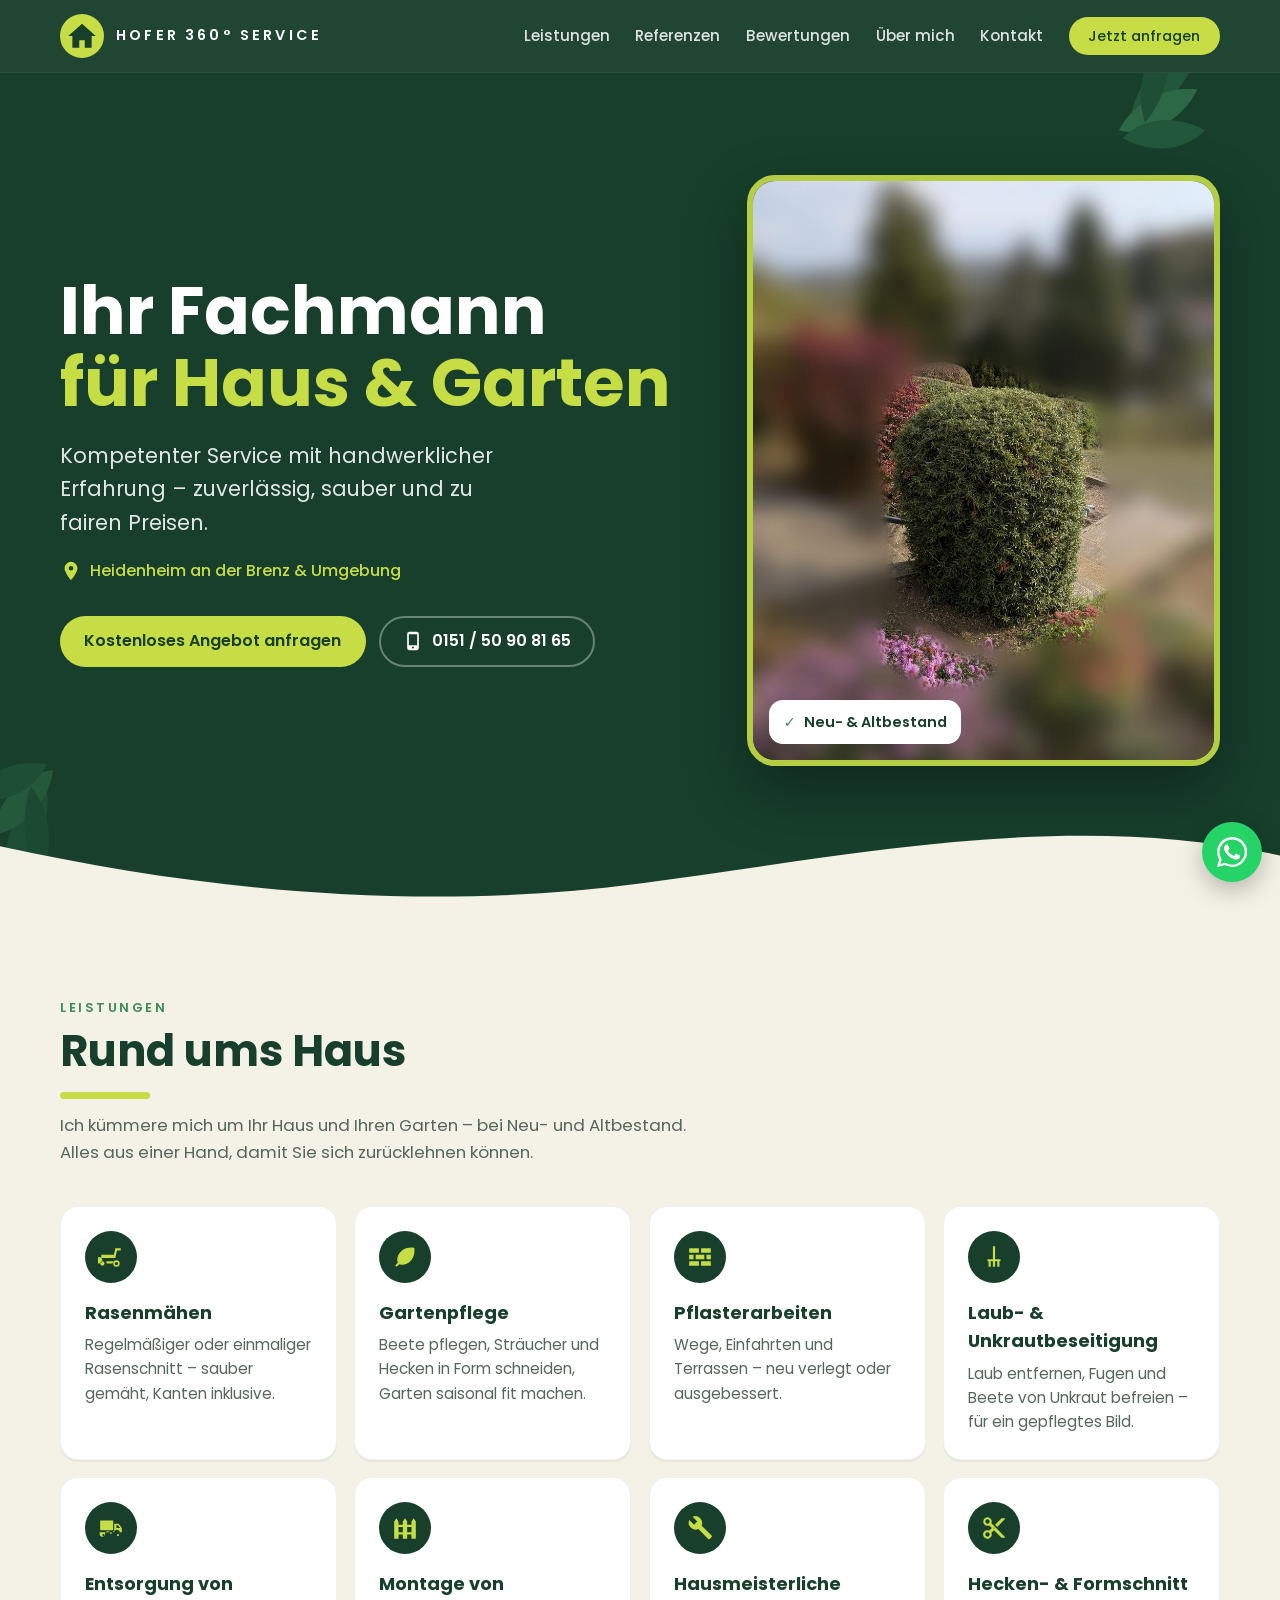
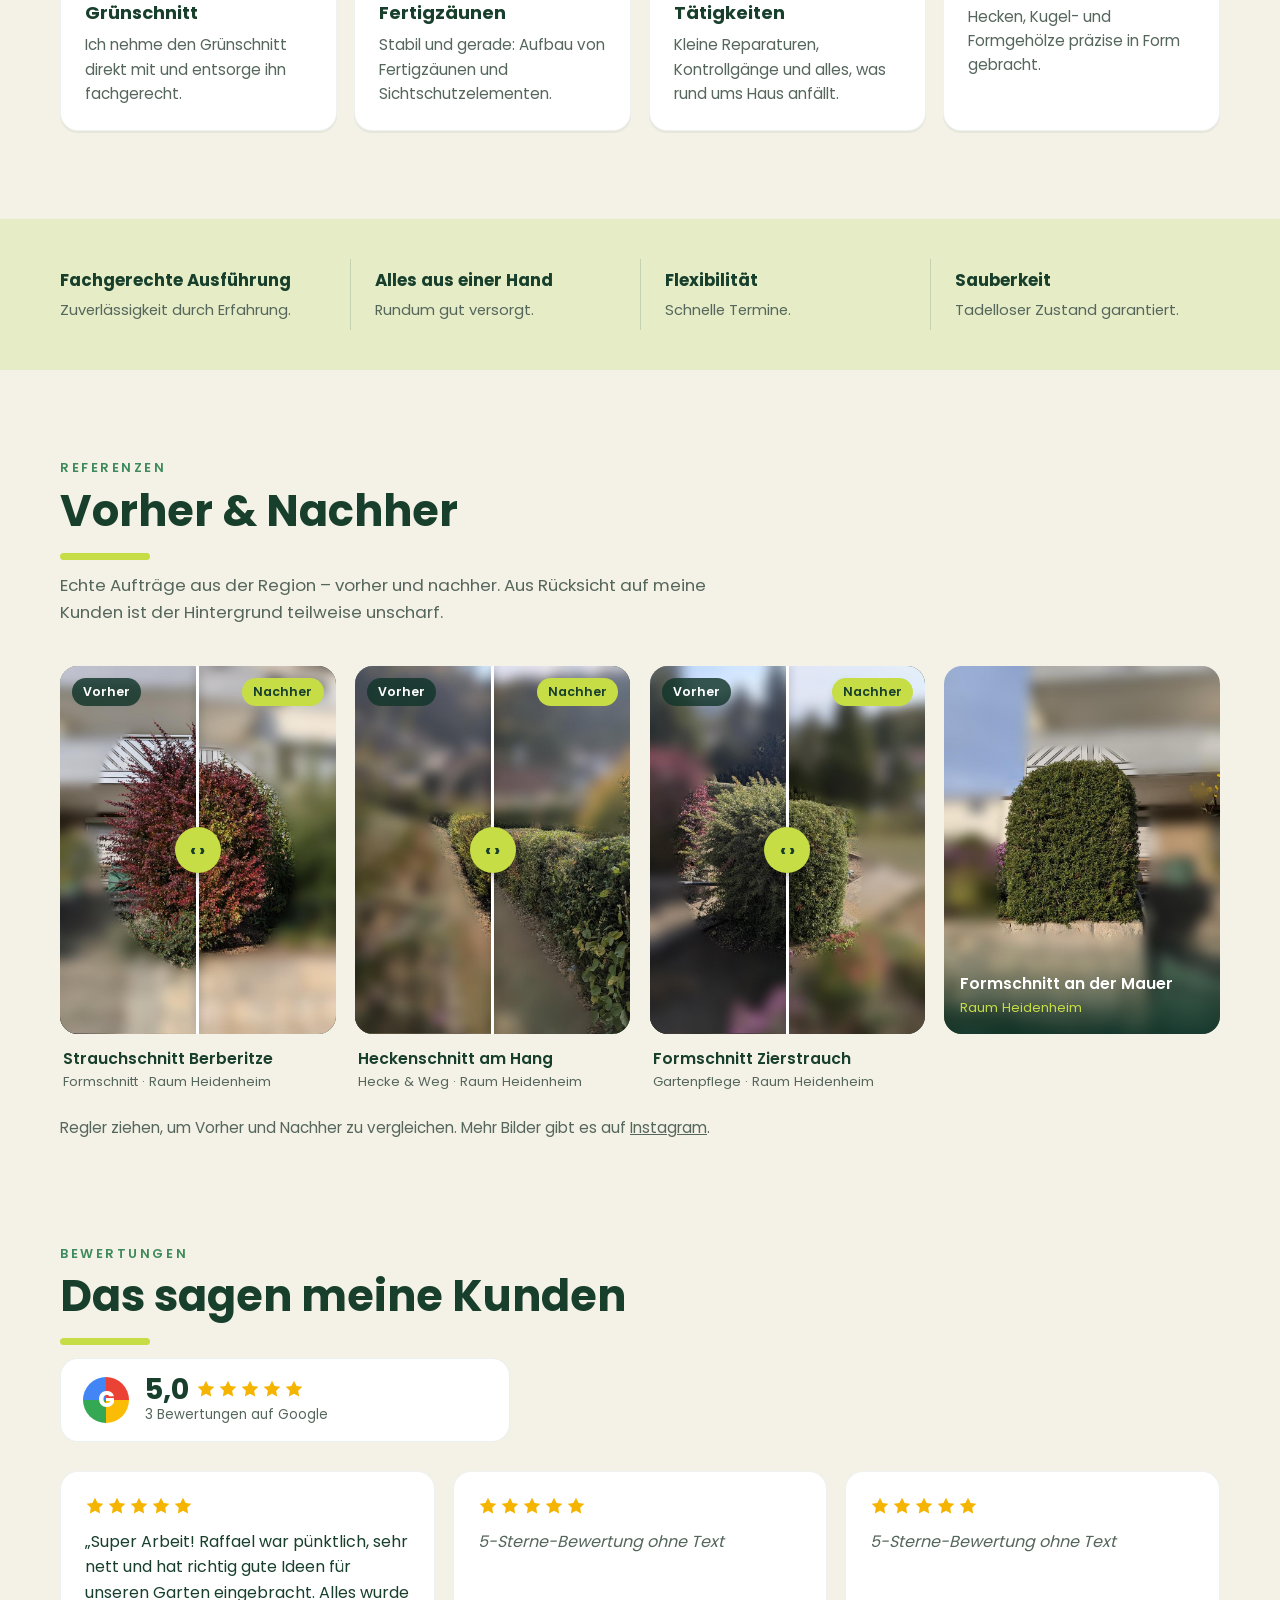
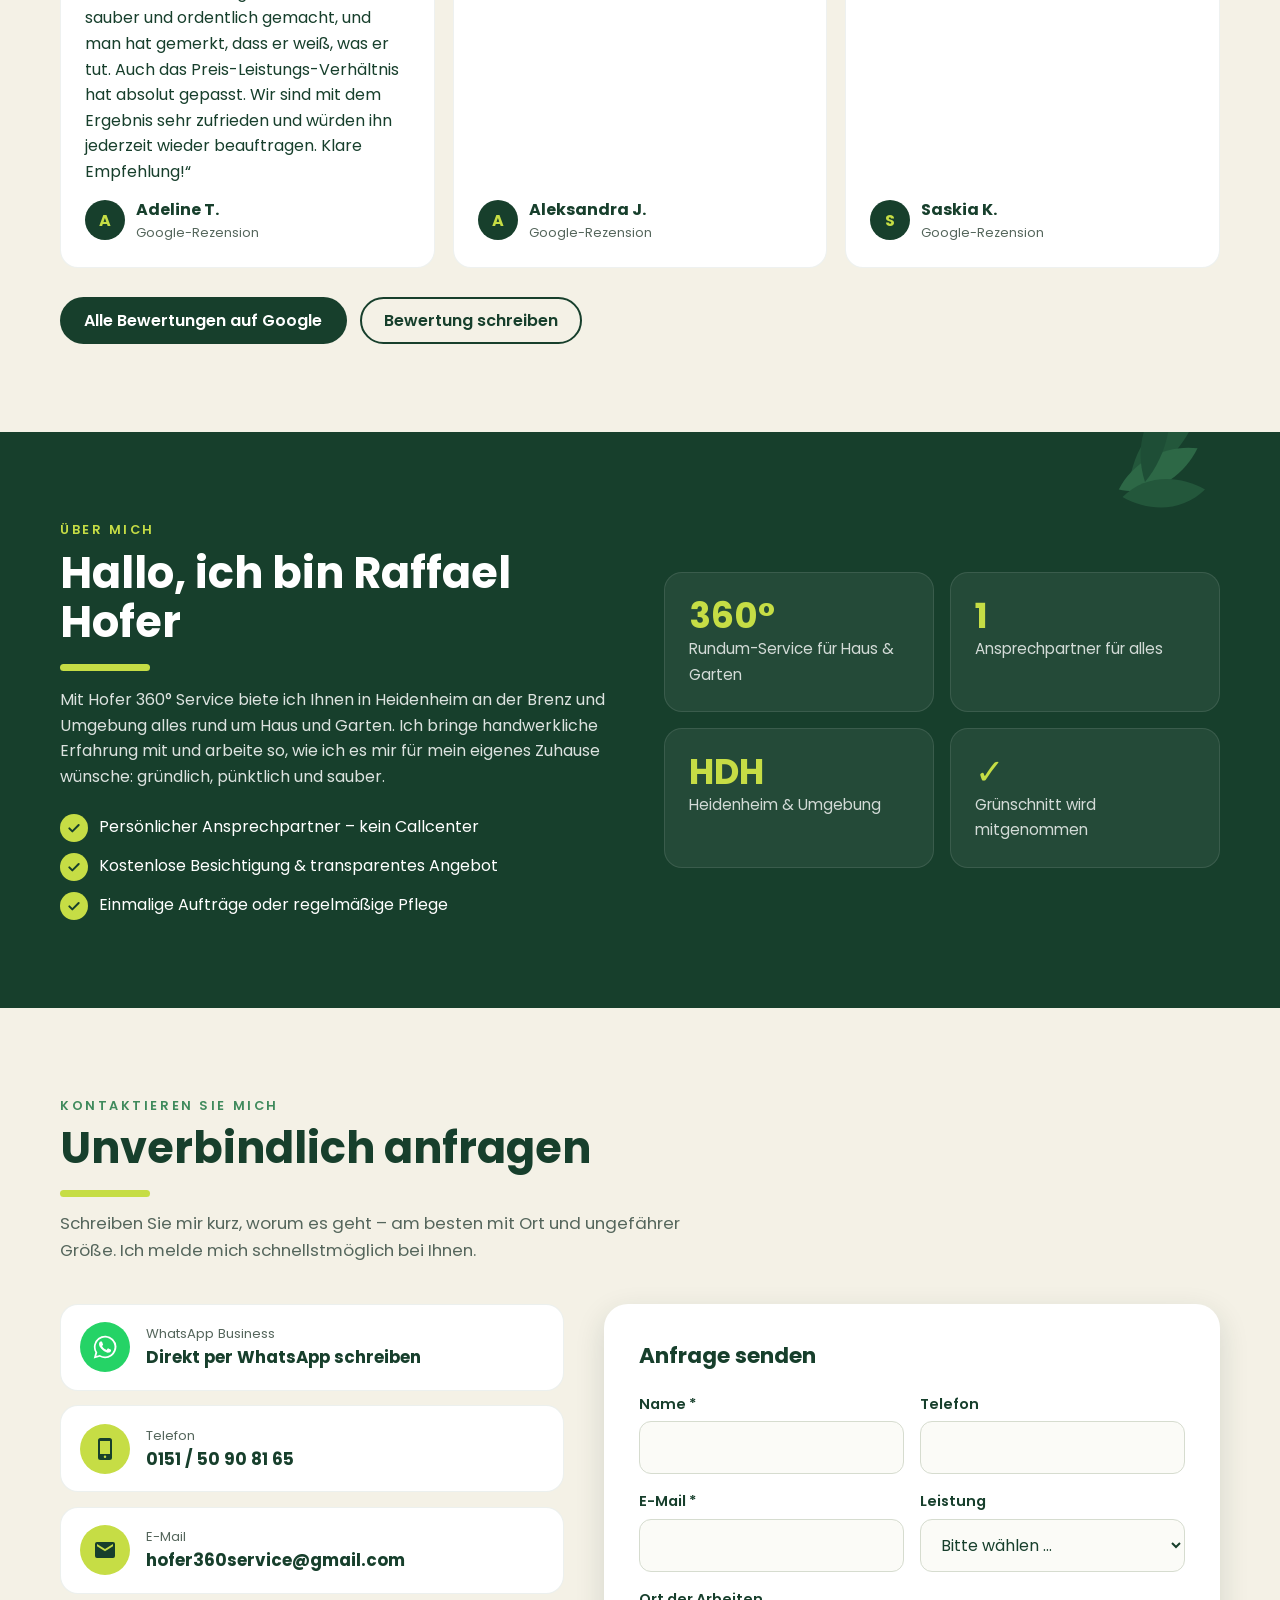
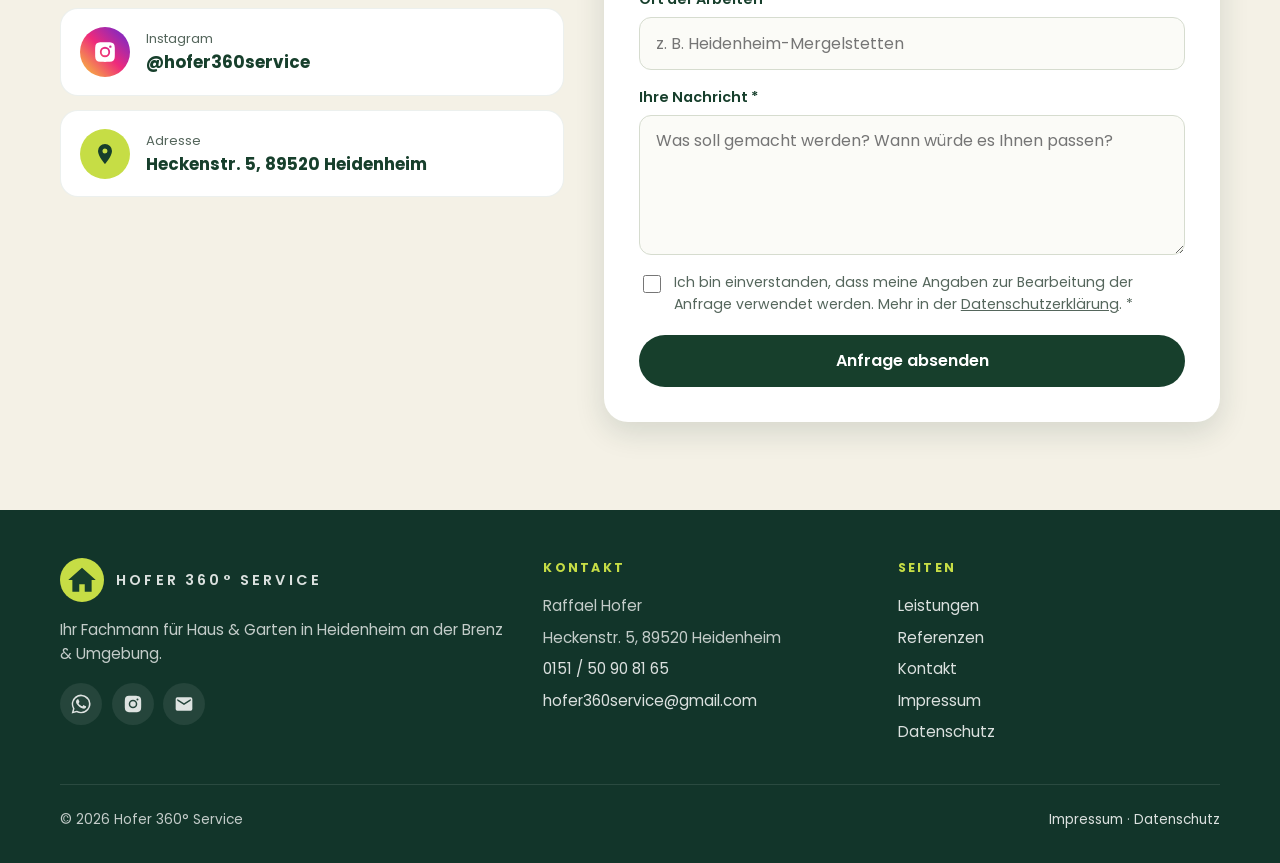
==== index.html @ d246659b "Website Hofer 360° Service Statische Website im Flyer-Design: Leistungen, Vorher/Nachher-Referenzen " ====
<!DOCTYPE html>
<html lang="de">
<head>
  <meta charset="UTF-8">
  <meta name="viewport" content="width=device-width, initial-scale=1">
  <title>Hofer 360° Service – Gartenpflege &amp; Hausmeisterservice in Heidenheim</title>
  <meta name="description" content="Ihr Fachmann für Haus &amp; Garten in Heidenheim an der Brenz und Umgebung: Rasenmähen, Heckenschnitt, Gartenpflege, Pflasterarbeiten, Zaunmontage, Grünschnitt-Entsorgung und Hausmeisterdienste. Jetzt anfragen!">
  <meta name="keywords" content="Gartenpflege Heidenheim, Hausmeisterservice Heidenheim, Heckenschnitt, Rasenmähen, Pflasterarbeiten, Zaunmontage, Grünschnitt Entsorgung, Gartenarbeit Heidenheim an der Brenz">
  <meta name="author" content="Raffael Hofer">
  <meta name="theme-color" content="#173f2c">
  <link rel="canonical" href="https://hoferraffael66-dev.github.io/Nebengewerbe/">

  <!-- Vorschau beim Teilen (WhatsApp, Facebook, …) -->
  <meta property="og:type" content="website">
  <meta property="og:locale" content="de_DE">
  <meta property="og:title" content="Hofer 360° Service – Ihr Fachmann für Haus &amp; Garten">
  <meta property="og:description" content="Gartenpflege, Heckenschnitt, Pflasterarbeiten &amp; Hausmeisterdienste in Heidenheim an der Brenz &amp; Umgebung.">
  <meta property="og:image" content="https://hoferraffael66-dev.github.io/Nebengewerbe/assets/img/og-image.jpg">
  <meta property="og:url" content="https://hoferraffael66-dev.github.io/Nebengewerbe/">

  <link rel="icon" href="assets/img/logo.svg" type="image/svg+xml">
  <link rel="preload" href="assets/fonts/poppins-latin-700-normal.woff2" as="font" type="font/woff2" crossorigin>
  <link rel="stylesheet" href="assets/css/style.css">

  <!-- Strukturierte Daten für Google (lokales Unternehmen) -->
  <script type="application/ld+json">
  {
    "@context": "https://schema.org",
    "@type": "HomeAndConstructionBusiness",
    "name": "Hofer 360° Service",
    "description": "Gartenpflege, Heckenschnitt, Rasenmähen, Pflasterarbeiten, Zaunmontage und Hausmeisterdienste in Heidenheim an der Brenz und Umgebung.",
    "url": "https://hoferraffael66-dev.github.io/Nebengewerbe/",
    "logo": "https://hoferraffael66-dev.github.io/Nebengewerbe/assets/img/logo.svg",
    "image": "https://hoferraffael66-dev.github.io/Nebengewerbe/assets/img/og-image.jpg",
    "telephone": "+49 151 50908165",
    "email": "hofer360service@gmail.com",
    "founder": "Raffael Hofer",
    "address": {
      "@type": "PostalAddress",
      "streetAddress": "Heckenstr. 5",
      "postalCode": "89520",
      "addressLocality": "Heidenheim an der Brenz",
      "addressRegion": "Baden-Württemberg",
      "addressCountry": "DE"
    },
    "areaServed": { "@type": "City", "name": "Heidenheim an der Brenz" },
    "sameAs": ["https://www.instagram.com/hofer360service/", "https://share.google/wYCRJCjVp7oMqNca1"]
  }
  </script>
</head>
<body>

  <!-- SVG-Symbole (Icons), einmal definiert und mehrfach verwendet -->
  <svg width="0" height="0" style="position:absolute" aria-hidden="true">
    <symbol id="i-check" viewBox="0 0 24 24"><path fill="none" stroke="currentColor" stroke-width="3" stroke-linecap="round" stroke-linejoin="round" d="m5 12.5 4.5 4.5L19 7.5"/></symbol>
    <symbol id="i-pin" viewBox="0 0 24 24"><path fill="currentColor" d="M12 2a7 7 0 0 0-7 7c0 5.2 7 13 7 13s7-7.8 7-13a7 7 0 0 0-7-7Zm0 9.5A2.5 2.5 0 1 1 12 6.5a2.5 2.5 0 0 1 0 5Z"/></symbol>
    <symbol id="i-phone" viewBox="0 0 24 24"><path fill="currentColor" d="M16.5 1h-9A2.5 2.5 0 0 0 5 3.5v17A2.5 2.5 0 0 0 7.5 23h9a2.5 2.5 0 0 0 2.5-2.5v-17A2.5 2.5 0 0 0 16.5 1ZM12 21a1.25 1.25 0 1 1 0-2.5A1.25 1.25 0 0 1 12 21Zm5-4H7V4h10Z"/></symbol>
    <symbol id="i-mail" viewBox="0 0 24 24"><path fill="currentColor" d="M20 4H4a2 2 0 0 0-2 2v12a2 2 0 0 0 2 2h16a2 2 0 0 0 2-2V6a2 2 0 0 0-2-2Zm0 4.2-8 5-8-5V6l8 5 8-5Z"/></symbol>
    <symbol id="i-wa" viewBox="0 0 24 24"><path fill="currentColor" d="M17.47 14.38c-.3-.15-1.75-.86-2.02-.96-.27-.1-.47-.15-.67.15-.2.3-.77.96-.94 1.16-.17.2-.35.22-.64.07-.3-.15-1.25-.46-2.39-1.47-.88-.79-1.48-1.76-1.65-2.06-.17-.3-.02-.46.13-.6.13-.14.3-.35.45-.52.15-.17.2-.3.3-.5.1-.2.05-.37-.03-.52-.07-.15-.67-1.6-.92-2.2-.24-.58-.49-.5-.67-.5h-.57c-.2 0-.52.07-.79.37-.27.3-1.04 1.02-1.04 2.48s1.07 2.88 1.21 3.08c.15.2 2.1 3.2 5.08 4.49.71.3 1.26.49 1.7.63.71.22 1.36.19 1.87.12.57-.09 1.75-.72 2-1.41.25-.7.25-1.29.17-1.41-.07-.13-.27-.2-.57-.35ZM12.04 21.5a9.43 9.43 0 0 1-4.8-1.32l-.35-.2-3.57.93.95-3.48-.22-.36A9.43 9.43 0 1 1 12.04 21.5Zm8.02-17.47A11.25 11.25 0 0 0 2.36 17.6L.77 23.4l5.93-1.56a11.23 11.23 0 0 0 5.34 1.36h.01A11.25 11.25 0 0 0 20.06 4.03Z"/></symbol>
    <symbol id="i-ig" viewBox="0 0 24 24"><path fill="currentColor" d="M12 2.2c3.2 0 3.58 0 4.85.07 3.25.15 4.77 1.69 4.92 4.92.06 1.27.07 1.65.07 4.85s-.01 3.58-.07 4.85c-.15 3.23-1.66 4.77-4.92 4.92-1.27.06-1.65.07-4.85.07s-3.58-.01-4.85-.07c-3.26-.15-4.77-1.7-4.92-4.92C2.17 15.58 2.16 15.2 2.16 12s.01-3.58.07-4.85C2.38 3.92 3.9 2.38 7.15 2.23 8.42 2.17 8.8 2.2 12 2.2Zm0 4.65a5.15 5.15 0 1 0 0 10.3 5.15 5.15 0 0 0 0-10.3Zm0 8.5a3.35 3.35 0 1 1 0-6.7 3.35 3.35 0 0 1 0 6.7Zm5.35-9.9a1.2 1.2 0 1 0 0 2.4 1.2 1.2 0 0 0 0-2.4Z"/></symbol>
    <symbol id="i-mower" viewBox="0 0 24 24"><path fill="currentColor" d="M3 13h13l1.5-7H21V4h-5l-1.3 6H3Zm1 2a3 3 0 1 0 0 .01ZM6 18a2 2 0 1 1-4 0 2 2 0 0 1 4 0Zm11-3a3 3 0 1 0 0 6 3 3 0 0 0 0-6Zm0 4.5a1.5 1.5 0 1 1 0-3 1.5 1.5 0 0 1 0 3ZM7.5 16h6.6a4 4 0 0 0-.6 2H8a4 4 0 0 0-.5-2Z"/></symbol>
    <symbol id="i-leaf" viewBox="0 0 24 24"><path fill="currentColor" d="M20.5 3.5S14 2 9 6.2C4.3 10.2 4.5 15 5.4 17.2L3 19.6 4.4 21l2.4-2.4c2.2.9 7 1.1 11-3.6C22 10 20.5 3.5 20.5 3.5ZM8 16l7-7-1.4-1.4-7 7Z"/></symbol>
    <symbol id="i-brick" viewBox="0 0 24 24"><path fill="currentColor" d="M2 4h9v4H2Zm11 0h9v4h-9ZM2 10h4v4H2Zm6 0h8v4H8Zm10 0h4v4h-4ZM2 16h9v4H2Zm11 0h9v4h-9Z"/></symbol>
    <symbol id="i-rake" viewBox="0 0 24 24"><path fill="currentColor" d="M11 2h2v12h5v2h-1v5h-2v-5h-2v5h-2v-5H9v5H7v-5H6v-2h5Z"/></symbol>
    <symbol id="i-truck" viewBox="0 0 24 24"><path fill="currentColor" d="M2 5h12v9H2Zm13 3h4l3 4v4h-2a2.5 2.5 0 0 0-5 0h-1v-1h1Zm2 1.5v2.5h3.4l-1.9-2.5ZM6.5 17.5a2.5 2.5 0 1 1-5 0V16h11v1.5h-1a2.5 2.5 0 0 0-5 0Zm-2.5 1a1 1 0 1 0 2 0 1 1 0 0 0-2 0Zm13.5 0a1 1 0 1 0 2 0 1 1 0 0 0-2 0Z"/></symbol>
    <symbol id="i-fence" viewBox="0 0 24 24"><path fill="currentColor" d="M4 3 2 6v16h4V6Zm8 0-2 3v16h4V6Zm8 0-2 3v16h4V6ZM6 9h4v2H6Zm8 0h4v2h-4ZM6 16h4v2H6Zm8 0h4v2h-4Z"/></symbol>
    <symbol id="i-tool" viewBox="0 0 24 24"><path fill="currentColor" d="M22.7 19 13.6 9.9a6.4 6.4 0 0 0-8.4-8.3l4.3 4.3-3 3-4.4-4.3a6.4 6.4 0 0 0 8.4 8.4l9.1 9.1a1 1 0 0 0 1.4 0l1.7-1.7a1 1 0 0 0 0-1.4Z"/></symbol>
    <symbol id="i-scissors" viewBox="0 0 24 24"><path fill="currentColor" d="M9.6 7.6A3.9 3.9 0 1 0 6 10a3.8 3.8 0 0 0 1.6-.4L10 12l-2.4 2.4A3.8 3.8 0 0 0 6 14a4 4 0 1 0 3.6 2.4L12 14l7 7h3v-1ZM6 8a2 2 0 1 1 0-4 2 2 0 0 1 0 4Zm0 12a2 2 0 1 1 0-4 2 2 0 0 1 0 4Zm6-7.5a.5.5 0 1 1 0-1 .5.5 0 0 1 0 1ZM19 3l-6 6 2 2 7-7V3Z"/></symbol>
    <symbol id="i-leafdeco" viewBox="0 0 400 400"><g fill="#2d6b48"><path d="M390 10C300 40 220 120 200 230c90-20 170-100 190-220Z"/><path d="M380 150c-80-10-170 30-210 110 90 20 170-30 210-110Z" fill="#3f8a5c"/><path d="M300 0c-60 60-90 150-60 240 50-60 80-150 60-240Z" fill="#245c3f"/><path d="M400 260c-70-40-160-40-220 20 70 40 160 40 220-20Z"/></g></symbol>
  </svg>

  <header class="site-header">
    <nav class="container nav" aria-label="Hauptnavigation">
      <a class="brand" href="#start" aria-label="Hofer 360° Service – zur Startseite">
        <img src="assets/img/logo.svg" alt="" width="44" height="44">
        <span>Hofer 360° Service</span>
      </a>
      <button class="nav-toggle" aria-label="Menü öffnen" aria-expanded="false" aria-controls="menu">
        <svg viewBox="0 0 24 24"><path fill="currentColor" d="M3 6h18v2H3Zm0 5h18v2H3Zm0 5h18v2H3Z"/></svg>
      </button>
      <ul class="nav-links" id="menu">
        <li><a href="#leistungen">Leistungen</a></li>
        <li><a href="#referenzen">Referenzen</a></li>
        <li><a href="#bewertungen">Bewertungen</a></li>
        <li><a href="#ueber-mich">Über mich</a></li>
        <li><a href="#kontakt">Kontakt</a></li>
        <li><a class="btn btn-lime" href="#kontakt">Jetzt anfragen</a></li>
      </ul>
    </nav>
  </header>

  <main id="start">
    <!-- ===== HERO ===== -->
    <section class="hero">
      <svg class="leaf-deco tr" aria-hidden="true"><use href="#i-leafdeco"/></svg>
      <svg class="leaf-deco bl" aria-hidden="true"><use href="#i-leafdeco"/></svg>
      <div class="container hero-inner">
        <div>
          <h1>Ihr Fachmann <em>für Haus &amp; Garten</em></h1>
          <p class="lead">Kompetenter Service mit handwerklicher Erfahrung – zuverlässig, sauber und zu fairen Preisen.</p>
          <p class="location"><svg aria-hidden="true"><use href="#i-pin"/></svg> Heidenheim an der Brenz &amp; Umgebung</p>
          <div class="hero-cta">
            <a class="btn btn-lime" href="#kontakt">Kostenloses Angebot anfragen</a>
            <a class="btn btn-ghost" href="tel:+4915150908165"><svg aria-hidden="true"><use href="#i-phone"/></svg> 0151 / 50 90 81 65</a>
          </div>
        </div>
        <div class="hero-photo">
          <img src="assets/img/strauch-nachher.jpg" alt="Frisch in Form geschnittener Strauch in einem gepflegten Hanggarten" width="900" height="1200" fetchpriority="high">
          <div class="hero-badge"><b>✓</b> Neu- &amp; Altbestand</div>
        </div>
      </div>
      <svg class="wave" viewBox="0 0 1440 110" preserveAspectRatio="none" aria-hidden="true"><path fill="#f4f1e6" d="M0 40c240 50 480 70 720 40S1200 0 1440 50v60H0Z"/></svg>
    </section>

    <!-- ===== LEISTUNGEN ===== -->
    <section id="leistungen">
      <div class="container">
        <p class="eyebrow">Leistungen</p>
        <h2 class="section-title">Rund ums Haus</h2>
        <p class="section-intro">Ich kümmere mich um Ihr Haus und Ihren Garten – bei Neu- und Altbestand. Alles aus einer Hand, damit Sie sich zurücklehnen können.</p>

        <div class="services-grid">
          <article class="service">
            <div class="icon"><svg aria-hidden="true"><use href="#i-mower"/></svg></div>
            <h3>Rasenmähen</h3>
            <p>Regelmäßiger oder einmaliger Rasenschnitt – sauber gemäht, Kanten inklusive.</p>
          </article>
          <article class="service">
            <div class="icon"><svg aria-hidden="true"><use href="#i-leaf"/></svg></div>
            <h3>Gartenpflege</h3>
            <p>Beete pflegen, Sträucher und Hecken in Form schneiden, Garten saisonal fit machen.</p>
          </article>
          <article class="service">
            <div class="icon"><svg aria-hidden="true"><use href="#i-brick"/></svg></div>
            <h3>Pflasterarbeiten</h3>
            <p>Wege, Einfahrten und Terrassen – neu verlegt oder ausgebessert.</p>
          </article>
          <article class="service">
            <div class="icon"><svg aria-hidden="true"><use href="#i-rake"/></svg></div>
            <h3>Laub- &amp; Unkrautbeseitigung</h3>
            <p>Laub entfernen, Fugen und Beete von Unkraut befreien – für ein gepflegtes Bild.</p>
          </article>
          <article class="service">
            <div class="icon"><svg aria-hidden="true"><use href="#i-truck"/></svg></div>
            <h3>Entsorgung von Grünschnitt</h3>
            <p>Ich nehme den Grünschnitt direkt mit und entsorge ihn fachgerecht.</p>
          </article>
          <article class="service">
            <div class="icon"><svg aria-hidden="true"><use href="#i-fence"/></svg></div>
            <h3>Montage von Fertigzäunen</h3>
            <p>Stabil und gerade: Aufbau von Fertigzäunen und Sichtschutzelementen.</p>
          </article>
          <article class="service">
            <div class="icon"><svg aria-hidden="true"><use href="#i-tool"/></svg></div>
            <h3>Hausmeisterliche Tätigkeiten</h3>
            <p>Kleine Reparaturen, Kontrollgänge und alles, was rund ums Haus anfällt.</p>
          </article>
          <article class="service">
            <div class="icon"><svg aria-hidden="true"><use href="#i-scissors"/></svg></div>
            <h3>Hecken- &amp; Formschnitt</h3>
            <p>Hecken, Kugel- und Formgehölze präzise in Form gebracht.</p>
          </article>
        </div>
      </div>
    </section>

    <!-- ===== VORTEILE ===== -->
    <div class="benefits">
      <div class="container benefits-grid">
        <div class="benefit"><h3>Fachgerechte Ausführung</h3><p>Zuverlässigkeit durch Erfahrung.</p></div>
        <div class="benefit"><h3>Alles aus einer Hand</h3><p>Rundum gut versorgt.</p></div>
        <div class="benefit"><h3>Flexibilität</h3><p>Schnelle Termine.</p></div>
        <div class="benefit"><h3>Sauberkeit</h3><p>Tadelloser Zustand garantiert.</p></div>
      </div>
    </div>

    <!-- ===== REFERENZEN ===== -->
    <section id="referenzen">
      <div class="container">
        <p class="eyebrow">Referenzen</p>
        <h2 class="section-title">Vorher &amp; Nachher</h2>
        <p class="section-intro">Echte Aufträge aus der Region – vorher und nachher. Aus Rücksicht auf meine Kunden ist der Hintergrund teilweise unscharf.</p>

        <div class="gallery">
          <!-- Vorher/Nachher: Bilder als NAME-vorher.jpg und NAME-nachher.jpg ablegen und Block kopieren -->
          <figure class="ba">
            <div class="ba-frame" style="--pos:50%">
              <img src="assets/img/berberitze-nachher.jpg" alt="Strauchschnitt Berberitze – nachher" loading="lazy" width="900" height="1200">
              <img class="ba-before" src="assets/img/berberitze-vorher.jpg" alt="Strauchschnitt Berberitze – vorher" loading="lazy" width="900" height="1200">
              <span class="ba-tag l">Vorher</span><span class="ba-tag r">Nachher</span>
              <span class="ba-handle" aria-hidden="true"></span>
              <input type="range" min="0" max="100" value="50" aria-label="Vorher/Nachher vergleichen: Strauchschnitt Berberitze">
            </div>
            <figcaption>Strauchschnitt Berberitze<small>Formschnitt · Raum Heidenheim</small></figcaption>
          </figure>
          <figure class="ba">
            <div class="ba-frame" style="--pos:50%">
              <img src="assets/img/hecke-nachher.jpg" alt="Heckenschnitt am Hang – nachher" loading="lazy" width="900" height="1200">
              <img class="ba-before" src="assets/img/hecke-vorher.jpg" alt="Heckenschnitt am Hang – vorher" loading="lazy" width="900" height="1200">
              <span class="ba-tag l">Vorher</span><span class="ba-tag r">Nachher</span>
              <span class="ba-handle" aria-hidden="true"></span>
              <input type="range" min="0" max="100" value="50" aria-label="Vorher/Nachher vergleichen: Heckenschnitt am Hang">
            </div>
            <figcaption>Heckenschnitt am Hang<small>Hecke &amp; Weg · Raum Heidenheim</small></figcaption>
          </figure>
          <figure class="ba">
            <div class="ba-frame" style="--pos:50%">
              <img src="assets/img/strauch-nachher.jpg" alt="Formschnitt Zierstrauch – nachher" loading="lazy" width="900" height="1200">
              <img class="ba-before" src="assets/img/strauch-vorher.jpg" alt="Formschnitt Zierstrauch – vorher" loading="lazy" width="900" height="1200">
              <span class="ba-tag l">Vorher</span><span class="ba-tag r">Nachher</span>
              <span class="ba-handle" aria-hidden="true"></span>
              <input type="range" min="0" max="100" value="50" aria-label="Vorher/Nachher vergleichen: Formschnitt Zierstrauch">
            </div>
            <figcaption>Formschnitt Zierstrauch<small>Gartenpflege · Raum Heidenheim</small></figcaption>
          </figure>
          <figure class="single">
            <img src="assets/img/formschnitt-mauer.jpg" alt="Sauber in Form geschnittener Strauch auf einer Natursteinmauer" loading="lazy" width="900" height="1200">
            <figcaption>Formschnitt an der Mauer<small>Raum Heidenheim</small></figcaption>
          </figure>
        </div>
        <p class="gallery-note">Regler ziehen, um Vorher und Nachher zu vergleichen. Mehr Bilder gibt es auf <a href="https://www.instagram.com/hofer360service/" target="_blank" rel="noopener">Instagram</a>.</p>
      </div>
    </section>

    <!-- ===== BEWERTUNGEN ===== -->
    <section id="bewertungen" class="reviews">
      <div class="container">
        <p class="eyebrow">Bewertungen</p>
        <h2 class="section-title">Das sagen meine Kunden</h2>
        <div class="rating-summary">
          <span class="g-logo" aria-hidden="true">G</span>
          <div><b>5,0</b> <div class="stars" aria-label="5 von 5 Sternen"><svg viewBox="0 0 24 24" aria-hidden="true"><path fill="currentColor" d="m12 2 3.1 6.3 6.9 1-5 4.9 1.2 6.8-6.2-3.2-6.2 3.2L7 14.2 2 9.3l6.9-1z"/></svg><svg viewBox="0 0 24 24" aria-hidden="true"><path fill="currentColor" d="m12 2 3.1 6.3 6.9 1-5 4.9 1.2 6.8-6.2-3.2-6.2 3.2L7 14.2 2 9.3l6.9-1z"/></svg><svg viewBox="0 0 24 24" aria-hidden="true"><path fill="currentColor" d="m12 2 3.1 6.3 6.9 1-5 4.9 1.2 6.8-6.2-3.2-6.2 3.2L7 14.2 2 9.3l6.9-1z"/></svg><svg viewBox="0 0 24 24" aria-hidden="true"><path fill="currentColor" d="m12 2 3.1 6.3 6.9 1-5 4.9 1.2 6.8-6.2-3.2-6.2 3.2L7 14.2 2 9.3l6.9-1z"/></svg><svg viewBox="0 0 24 24" aria-hidden="true"><path fill="currentColor" d="m12 2 3.1 6.3 6.9 1-5 4.9 1.2 6.8-6.2-3.2-6.2 3.2L7 14.2 2 9.3l6.9-1z"/></svg></div><small>3 Bewertungen auf Google</small></div>
        </div>
        <div class="reviews-grid">
          <article class="review">
            <div class="stars" aria-label="5 von 5 Sternen"><svg viewBox="0 0 24 24" aria-hidden="true"><path fill="currentColor" d="m12 2 3.1 6.3 6.9 1-5 4.9 1.2 6.8-6.2-3.2-6.2 3.2L7 14.2 2 9.3l6.9-1z"/></svg><svg viewBox="0 0 24 24" aria-hidden="true"><path fill="currentColor" d="m12 2 3.1 6.3 6.9 1-5 4.9 1.2 6.8-6.2-3.2-6.2 3.2L7 14.2 2 9.3l6.9-1z"/></svg><svg viewBox="0 0 24 24" aria-hidden="true"><path fill="currentColor" d="m12 2 3.1 6.3 6.9 1-5 4.9 1.2 6.8-6.2-3.2-6.2 3.2L7 14.2 2 9.3l6.9-1z"/></svg><svg viewBox="0 0 24 24" aria-hidden="true"><path fill="currentColor" d="m12 2 3.1 6.3 6.9 1-5 4.9 1.2 6.8-6.2-3.2-6.2 3.2L7 14.2 2 9.3l6.9-1z"/></svg><svg viewBox="0 0 24 24" aria-hidden="true"><path fill="currentColor" d="m12 2 3.1 6.3 6.9 1-5 4.9 1.2 6.8-6.2-3.2-6.2 3.2L7 14.2 2 9.3l6.9-1z"/></svg></div>
            <p>„Super Arbeit! Raffael war pünktlich, sehr nett und hat richtig gute Ideen für unseren Garten eingebracht. Alles wurde sauber und ordentlich gemacht, und man hat gemerkt, dass er weiß, was er tut. Auch das Preis-Leistungs-Verhältnis hat absolut gepasst. Wir sind mit dem Ergebnis sehr zufrieden und würden ihn jederzeit wieder beauftragen. Klare Empfehlung!“</p>
            <footer><span class="avatar">A</span><span><b>Adeline T.</b><small>Google-Rezension</small></span></footer>
          </article>
          <article class="review">
            <div class="stars" aria-label="5 von 5 Sternen"><svg viewBox="0 0 24 24" aria-hidden="true"><path fill="currentColor" d="m12 2 3.1 6.3 6.9 1-5 4.9 1.2 6.8-6.2-3.2-6.2 3.2L7 14.2 2 9.3l6.9-1z"/></svg><svg viewBox="0 0 24 24" aria-hidden="true"><path fill="currentColor" d="m12 2 3.1 6.3 6.9 1-5 4.9 1.2 6.8-6.2-3.2-6.2 3.2L7 14.2 2 9.3l6.9-1z"/></svg><svg viewBox="0 0 24 24" aria-hidden="true"><path fill="currentColor" d="m12 2 3.1 6.3 6.9 1-5 4.9 1.2 6.8-6.2-3.2-6.2 3.2L7 14.2 2 9.3l6.9-1z"/></svg><svg viewBox="0 0 24 24" aria-hidden="true"><path fill="currentColor" d="m12 2 3.1 6.3 6.9 1-5 4.9 1.2 6.8-6.2-3.2-6.2 3.2L7 14.2 2 9.3l6.9-1z"/></svg><svg viewBox="0 0 24 24" aria-hidden="true"><path fill="currentColor" d="m12 2 3.1 6.3 6.9 1-5 4.9 1.2 6.8-6.2-3.2-6.2 3.2L7 14.2 2 9.3l6.9-1z"/></svg></div>
            <p class="muted">5-Sterne-Bewertung ohne Text</p>
            <footer><span class="avatar">A</span><span><b>Aleksandra J.</b><small>Google-Rezension</small></span></footer>
          </article>
          <article class="review">
            <div class="stars" aria-label="5 von 5 Sternen"><svg viewBox="0 0 24 24" aria-hidden="true"><path fill="currentColor" d="m12 2 3.1 6.3 6.9 1-5 4.9 1.2 6.8-6.2-3.2-6.2 3.2L7 14.2 2 9.3l6.9-1z"/></svg><svg viewBox="0 0 24 24" aria-hidden="true"><path fill="currentColor" d="m12 2 3.1 6.3 6.9 1-5 4.9 1.2 6.8-6.2-3.2-6.2 3.2L7 14.2 2 9.3l6.9-1z"/></svg><svg viewBox="0 0 24 24" aria-hidden="true"><path fill="currentColor" d="m12 2 3.1 6.3 6.9 1-5 4.9 1.2 6.8-6.2-3.2-6.2 3.2L7 14.2 2 9.3l6.9-1z"/></svg><svg viewBox="0 0 24 24" aria-hidden="true"><path fill="currentColor" d="m12 2 3.1 6.3 6.9 1-5 4.9 1.2 6.8-6.2-3.2-6.2 3.2L7 14.2 2 9.3l6.9-1z"/></svg><svg viewBox="0 0 24 24" aria-hidden="true"><path fill="currentColor" d="m12 2 3.1 6.3 6.9 1-5 4.9 1.2 6.8-6.2-3.2-6.2 3.2L7 14.2 2 9.3l6.9-1z"/></svg></div>
            <p class="muted">5-Sterne-Bewertung ohne Text</p>
            <footer><span class="avatar">S</span><span><b>Saskia K.</b><small>Google-Rezension</small></span></footer>
          </article>
        </div>
        <div class="reviews-cta">
          <a class="btn btn-green" href="https://share.google/wYCRJCjVp7oMqNca1" target="_blank" rel="noopener">Alle Bewertungen auf Google</a>
          <a class="btn btn-outline" href="https://share.google/wYCRJCjVp7oMqNca1" target="_blank" rel="noopener">Bewertung schreiben</a>
        </div>
      </div>
    </section>

    <!-- ===== ÜBER MICH ===== -->
    <section id="ueber-mich" class="about">
      <svg class="leaf-deco tr" aria-hidden="true"><use href="#i-leafdeco"/></svg>
      <div class="container about-grid" style="position:relative;z-index:2">
        <div>
          <p class="eyebrow">Über mich</p>
          <h2 class="section-title">Hallo, ich bin Raffael Hofer</h2>
          <p>Mit Hofer 360° Service biete ich Ihnen in Heidenheim an der Brenz und Umgebung alles rund um Haus und Garten. Ich bringe handwerkliche Erfahrung mit und arbeite so, wie ich es mir für mein eigenes Zuhause wünsche: gründlich, pünktlich und sauber.</p>
          <ul class="about-list">
            <li><span class="check"><svg aria-hidden="true"><use href="#i-check"/></svg></span> Persönlicher Ansprechpartner – kein Callcenter</li>
            <li><span class="check"><svg aria-hidden="true"><use href="#i-check"/></svg></span> Kostenlose Besichtigung &amp; transparentes Angebot</li>
            <li><span class="check"><svg aria-hidden="true"><use href="#i-check"/></svg></span> Einmalige Aufträge oder regelmäßige Pflege</li>
          </ul>
        </div>
        <div class="stats">
          <div class="stat"><b>360°</b><span>Rundum-Service für Haus &amp; Garten</span></div>
          <div class="stat"><b>1</b><span>Ansprechpartner für alles</span></div>
          <div class="stat"><b>HDH</b><span>Heidenheim &amp; Umgebung</span></div>
          <div class="stat"><b>✓</b><span>Grünschnitt wird mitgenommen</span></div>
        </div>
      </div>
    </section>

    <!-- ===== KONTAKT ===== -->
    <section id="kontakt">
      <div class="container">
        <p class="eyebrow">Kontaktieren Sie mich</p>
        <h2 class="section-title">Unverbindlich anfragen</h2>
        <p class="section-intro">Schreiben Sie mir kurz, worum es geht – am besten mit Ort und ungefährer Größe. Ich melde mich schnellstmöglich bei Ihnen.</p>

        <div class="contact-grid">
          <div class="contact-cards">
            <a class="contact-card" href="https://wa.me/4915150908165?text=Hallo%20Herr%20Hofer%2C%20ich%20interessiere%20mich%20f%C3%BCr%20Ihren%20Service." target="_blank" rel="noopener">
              <span class="ci wa"><svg aria-hidden="true"><use href="#i-wa"/></svg></span>
              <span><small>WhatsApp Business</small><strong>Direkt per WhatsApp schreiben</strong></span>
            </a>
            <a class="contact-card" href="tel:+4915150908165">
              <span class="ci"><svg aria-hidden="true"><use href="#i-phone"/></svg></span>
              <span><small>Telefon</small><strong>0151 / 50 90 81 65</strong></span>
            </a>
            <a class="contact-card" href="mailto:hofer360service@gmail.com">
              <span class="ci"><svg aria-hidden="true"><use href="#i-mail"/></svg></span>
              <span><small>E-Mail</small><strong>hofer360service@gmail.com</strong></span>
            </a>
            <a class="contact-card" href="https://www.instagram.com/hofer360service/" target="_blank" rel="noopener">
              <span class="ci ig"><svg aria-hidden="true"><use href="#i-ig"/></svg></span>
              <span><small>Instagram</small><strong>@hofer360service</strong></span>
            </a>
            <div class="contact-card">
              <span class="ci"><svg aria-hidden="true"><use href="#i-pin"/></svg></span>
              <span><small>Adresse</small><strong>Heckenstr. 5, 89520 Heidenheim</strong></span>
            </div>
          </div>

          <!-- Kontaktformular: wird über FormSubmit direkt an die Geschäfts-E-Mail gesendet -->
          <form class="form" id="contact-form" action="https://formsubmit.co/hofer360service@gmail.com" method="POST">
            <h3>Anfrage senden</h3>
            <input type="hidden" name="_subject" value="Neue Anfrage über die Website – Hofer 360° Service">
            <input type="hidden" name="_template" value="table">
            <input type="hidden" name="_captcha" value="false">
            <input type="hidden" name="_next" value="https://hoferraffael66-dev.github.io/Nebengewerbe/danke.html">
            <input class="hp" type="text" name="_honey" tabindex="-1" autocomplete="off" aria-hidden="true">

            <div class="form-row">
              <div class="field">
                <label for="name">Name *</label>
                <input id="name" name="Name" type="text" autocomplete="name" required>
              </div>
              <div class="field">
                <label for="phone">Telefon</label>
                <input id="phone" name="Telefon" type="tel" autocomplete="tel">
              </div>
            </div>
            <div class="form-row">
              <div class="field">
                <label for="email">E-Mail *</label>
                <input id="email" name="email" type="email" autocomplete="email" required>
              </div>
              <div class="field">
                <label for="service">Leistung</label>
                <select id="service" name="Leistung">
                  <option>Bitte wählen …</option>
                  <option>Rasenmähen</option>
                  <option>Gartenpflege</option>
                  <option>Hecken- &amp; Formschnitt</option>
                  <option>Pflasterarbeiten</option>
                  <option>Laub- &amp; Unkrautbeseitigung</option>
                  <option>Entsorgung von Grünschnitt</option>
                  <option>Montage von Fertigzäunen</option>
                  <option>Hausmeisterliche Tätigkeiten</option>
                  <option>Sonstiges</option>
                </select>
              </div>
            </div>
            <div class="field">
              <label for="place">Ort der Arbeiten</label>
              <input id="place" name="Ort" type="text" placeholder="z. B. Heidenheim-Mergelstetten">
            </div>
            <div class="field">
              <label for="message">Ihre Nachricht *</label>
              <textarea id="message" name="Nachricht" required placeholder="Was soll gemacht werden? Wann würde es Ihnen passen?"></textarea>
            </div>
            <label class="consent">
              <input type="checkbox" name="Datenschutz" value="akzeptiert" required>
              <span>Ich bin einverstanden, dass meine Angaben zur Bearbeitung der Anfrage verwendet werden. Mehr in der <a href="datenschutz.html">Datenschutzerklärung</a>. *</span>
            </label>
            <button class="btn btn-green" type="submit">Anfrage absenden</button>
            <div class="form-status" id="form-status" role="status" aria-live="polite"></div>
          </form>
        </div>
      </div>
    </section>
  </main>

  <footer class="site-footer">
    <div class="container">
      <div class="footer-grid">
        <div>
          <a class="brand" href="#start"><img src="assets/img/logo.svg" alt="" width="44" height="44"><span>Hofer 360° Service</span></a>
          <p style="margin-top:1rem">Ihr Fachmann für Haus &amp; Garten in Heidenheim an der Brenz &amp; Umgebung.</p>
          <div class="socials">
            <a href="https://wa.me/4915150908165" target="_blank" rel="noopener" aria-label="WhatsApp"><svg><use href="#i-wa"/></svg></a>
            <a href="https://www.instagram.com/hofer360service/" target="_blank" rel="noopener" aria-label="Instagram"><svg><use href="#i-ig"/></svg></a>
            <a href="mailto:hofer360service@gmail.com" aria-label="E-Mail"><svg><use href="#i-mail"/></svg></a>
          </div>
        </div>
        <div>
          <h4>Kontakt</h4>
          <ul>
            <li>Raffael Hofer</li>
            <li>Heckenstr. 5, 89520 Heidenheim</li>
            <li><a href="tel:+4915150908165">0151 / 50 90 81 65</a></li>
            <li><a href="mailto:hofer360service@gmail.com">hofer360service@gmail.com</a></li>
          </ul>
        </div>
        <div>
          <h4>Seiten</h4>
          <ul>
            <li><a href="#leistungen">Leistungen</a></li>
            <li><a href="#referenzen">Referenzen</a></li>
            <li><a href="#kontakt">Kontakt</a></li>
            <li><a href="impressum.html">Impressum</a></li>
            <li><a href="datenschutz.html">Datenschutz</a></li>
          </ul>
        </div>
      </div>
      <div class="footer-bottom">
        <span>© <span id="year">2026</span> Hofer 360° Service</span>
        <span><a href="impressum.html">Impressum</a> · <a href="datenschutz.html">Datenschutz</a></span>
      </div>
    </div>
  </footer>

  <a class="wa-float" href="https://wa.me/4915150908165?text=Hallo%20Herr%20Hofer%2C%20ich%20interessiere%20mich%20f%C3%BCr%20Ihren%20Service." target="_blank" rel="noopener" aria-label="Per WhatsApp schreiben">
    <svg aria-hidden="true"><use href="#i-wa"/></svg>
  </a>

  <div class="lightbox" id="lightbox" aria-hidden="true">
    <button type="button" aria-label="Schließen">×</button>
    <img src="" alt="">
  </div>

  <script src="assets/js/main.js"></script>
</body>
</html>
---- assets/css/style.css ----
/* ===== Schrift (lokal gehostet, DSGVO-freundlich) ===== */
@font-face { font-family: "Poppins"; font-weight: 400; font-display: swap; src: url("../fonts/poppins-latin-400-normal.woff2") format("woff2"); }
@font-face { font-family: "Poppins"; font-weight: 500; font-display: swap; src: url("../fonts/poppins-latin-500-normal.woff2") format("woff2"); }
@font-face { font-family: "Poppins"; font-weight: 600; font-display: swap; src: url("../fonts/poppins-latin-600-normal.woff2") format("woff2"); }
@font-face { font-family: "Poppins"; font-weight: 700; font-display: swap; src: url("../fonts/poppins-latin-700-normal.woff2") format("woff2"); }
@font-face { font-family: "Poppins"; font-weight: 800; font-display: swap; src: url("../fonts/poppins-latin-800-normal.woff2") format("woff2"); }

/* ===== Farben aus dem Flyer ===== */
:root {
  --green-900: #12352a;
  --green-800: #173f2c;
  --green-700: #1f5138;
  --green-600: #2d6b48;
  --leaf: #3f8a5c;
  --lime: #c6dd45;
  --lime-dark: #a9c22c;
  --cream: #f4f1e6;
  --cream-2: #e6ecc6;
  --ink: #173f2c;
  --muted: #55665c;
  --white: #ffffff;
  --radius: 18px;
  --shadow: 0 10px 30px rgba(18, 53, 42, .14);
  --max: 1160px;
}

*, *::before, *::after { box-sizing: border-box; }
html { scroll-behavior: smooth; scroll-padding-top: 80px; }
body {
  margin: 0;
  font-family: "Poppins", system-ui, -apple-system, "Segoe UI", Roboto, sans-serif;
  color: var(--ink);
  background: var(--cream);
  line-height: 1.6;
  -webkit-font-smoothing: antialiased;
}
img { max-width: 100%; display: block; }
a { color: inherit; }
.container { width: min(var(--max), 100% - 32px); margin-inline: auto; }
.sr-only { position: absolute; width: 1px; height: 1px; overflow: hidden; clip: rect(0 0 0 0); white-space: nowrap; }

/* ===== Buttons ===== */
.btn {
  display: inline-flex; align-items: center; gap: .55rem;
  padding: .85rem 1.4rem; border-radius: 999px;
  font: 600 1rem/1 "Poppins", sans-serif; text-decoration: none;
  border: 2px solid transparent; cursor: pointer;
  transition: transform .15s ease, background .2s ease, color .2s ease;
}
.btn:hover { transform: translateY(-2px); }
.btn svg { width: 20px; height: 20px; flex: none; }
.btn-lime { background: var(--lime); color: var(--green-800); }
.btn-lime:hover { background: #d4e85e; }
.btn-ghost { border-color: rgba(255,255,255,.35); color: var(--white); }
.btn-ghost:hover { border-color: var(--lime); color: var(--lime); }
.btn-green { background: var(--green-800); color: var(--white); }
.btn-green:hover { background: var(--green-700); }

/* ===== Header ===== */
.site-header {
  position: sticky; top: 0; z-index: 50;
  background: rgba(23, 63, 44, .96);
  backdrop-filter: blur(8px);
  border-bottom: 1px solid rgba(255,255,255,.06);
}
.nav { display: flex; align-items: center; justify-content: space-between; height: 72px; }
.brand { display: flex; align-items: center; gap: .75rem; text-decoration: none; color: var(--white); }
.brand img { width: 44px; height: 44px; }
.brand span { font-weight: 600; letter-spacing: .22em; font-size: .9rem; text-transform: uppercase; }
.nav-links { display: flex; align-items: center; gap: 1.6rem; list-style: none; margin: 0; padding: 0; }
.nav-links a { color: rgba(255,255,255,.85); text-decoration: none; font-weight: 500; font-size: .95rem; }
.nav-links a:hover { color: var(--lime); }
.nav-links .btn { padding: .6rem 1.1rem; font-size: .9rem; color: var(--green-800); }
.nav-toggle { display: none; background: none; border: 0; color: var(--white); padding: 8px; cursor: pointer; }
.nav-toggle svg { width: 28px; height: 28px; }

@media (max-width: 860px) {
  .nav-toggle { display: block; }
  .nav-links {
    position: absolute; top: 72px; left: 0; right: 0;
    flex-direction: column; align-items: stretch; gap: 0;
    background: var(--green-800); padding: .5rem 16px 1.2rem;
    display: none; box-shadow: 0 12px 24px rgba(0,0,0,.25);
  }
  .nav-links.open { display: flex; }
  .nav-links li a { display: block; padding: .8rem 0; border-bottom: 1px solid rgba(255,255,255,.08); }
  .nav-links li:last-child a { margin-top: .8rem; border: 0; justify-content: center; }
}

/* ===== Hero ===== */
.hero {
  position: relative; overflow: hidden;
  background: var(--green-800); color: var(--white);
  padding: clamp(3.5rem, 8vw, 6.5rem) 0 clamp(6rem, 12vw, 9rem);
}
.hero-inner { position: relative; z-index: 2; display: grid; grid-template-columns: 1.15fr .85fr; gap: 3rem; align-items: center; }
.hero h1 { font-size: clamp(2.3rem, 6vw, 4.2rem); line-height: 1.08; margin: 0 0 1.2rem; font-weight: 700; }
.hero h1 em { font-style: normal; color: var(--lime); display: block; }
.hero p.lead { font-size: clamp(1.05rem, 2vw, 1.3rem); color: rgba(255,255,255,.88); max-width: 34ch; margin: 0 0 1.2rem; }
.location { display: flex; align-items: center; gap: .5rem; color: var(--lime); font-weight: 500; margin-bottom: 2rem; }
.location svg { width: 22px; height: 22px; flex: none; }
.hero-cta { display: flex; flex-wrap: wrap; gap: .8rem; }
.hero-photo {
  position: relative; border-radius: 28px; overflow: hidden;
  aspect-ratio: 4 / 5; box-shadow: 0 25px 60px rgba(0,0,0,.35);
  border: 6px solid rgba(198, 221, 69, .9);
}
.hero-photo img { width: 100%; height: 100%; object-fit: cover; }
.hero-badge {
  position: absolute; left: 16px; bottom: 16px;
  background: var(--white); color: var(--green-800);
  border-radius: 14px; padding: .65rem .9rem; font-weight: 600; font-size: .9rem;
  display: flex; align-items: center; gap: .5rem; box-shadow: var(--shadow);
}
.hero-badge b { color: var(--leaf); }
.leaf-deco { position: absolute; z-index: 1; pointer-events: none; }
.leaf-deco.tr { top: -40px; right: -60px; width: 420px; opacity: .55; }
.leaf-deco.bl { bottom: 40px; left: -80px; width: 260px; opacity: .35; transform: rotate(160deg); }
.wave { position: absolute; left: 0; right: 0; bottom: -1px; z-index: 3; width: 100%; height: clamp(50px, 8vw, 110px); }

@media (max-width: 860px) {
  .hero-inner { grid-template-columns: 1fr; }
  .hero-photo { max-width: 420px; aspect-ratio: 4 / 4; }
  .leaf-deco.tr { width: 260px; right: -110px; }
}

/* ===== Sections ===== */
section { padding: clamp(3.5rem, 7vw, 5.5rem) 0; }
.eyebrow { text-transform: uppercase; letter-spacing: .2em; font-size: .8rem; font-weight: 600; color: var(--leaf); margin: 0 0 .5rem; }
.section-title { font-size: clamp(1.9rem, 4vw, 2.7rem); line-height: 1.15; margin: 0 0 .8rem; font-weight: 700; }
.section-title::after { content: ""; display: block; width: 90px; height: 7px; border-radius: 99px; background: var(--lime); margin-top: 1rem; }
.section-intro { color: var(--muted); max-width: 60ch; margin: 0 0 2.5rem; font-size: 1.05rem; }

/* Leistungen */
.services-grid { display: grid; grid-template-columns: repeat(auto-fill, minmax(250px, 1fr)); gap: 1.1rem; }
.service {
  background: var(--white); border-radius: var(--radius); padding: 1.5rem;
  box-shadow: 0 2px 0 rgba(23,63,44,.06); border: 1px solid rgba(23,63,44,.07);
  transition: transform .2s ease, box-shadow .2s ease;
}
.service:hover { transform: translateY(-4px); box-shadow: var(--shadow); }
.service .icon {
  width: 52px; height: 52px; border-radius: 50%; background: var(--green-800); color: var(--lime);
  display: grid; place-items: center; margin-bottom: 1rem;
}
.service .icon svg { width: 26px; height: 26px; }
.service h3 { margin: 0 0 .35rem; font-size: 1.12rem; }
.service p { margin: 0; color: var(--muted); font-size: .95rem; }

/* Vorteile */
.benefits { background: var(--cream-2); padding: 2.5rem 0; }
.benefits-grid { display: grid; grid-template-columns: repeat(4, 1fr); }
.benefit { padding: .5rem 1.5rem; border-left: 1px solid rgba(23,63,44,.15); }
.benefit:first-child { border-left: 0; padding-left: 0; }
.benefit h3 { margin: 0 0 .3rem; font-size: 1.05rem; }
.benefit p { margin: 0; color: var(--muted); font-size: .92rem; }
@media (max-width: 860px) {
  .benefits-grid { grid-template-columns: 1fr 1fr; gap: 1.5rem 0; }
  .benefit:nth-child(odd) { border-left: 0; padding-left: 0; }
}
@media (max-width: 480px) {
  .benefits-grid { grid-template-columns: 1fr; }
  .benefit { border-left: 0; padding-left: 0; }
}

/* Referenzen / Galerie */
.gallery { display: grid; grid-template-columns: repeat(auto-fill, minmax(250px, 1fr)); align-items: start; gap: 1.2rem; }
.gallery figure { margin: 0; position: relative; border-radius: var(--radius); overflow: hidden; background: var(--green-800); cursor: zoom-in; aspect-ratio: 3 / 4; }
.gallery img { width: 100%; height: 100%; object-fit: cover; transition: transform .5s ease; }
.gallery figure:hover img { transform: scale(1.05); }
.gallery figcaption {
  position: absolute; inset: auto 0 0 0; padding: 2.5rem 1rem 1rem;
  background: linear-gradient(transparent, rgba(18,53,42,.92)); color: var(--white);
  font-weight: 600; font-size: .98rem;
}
.gallery figcaption small { display: block; font-weight: 400; color: var(--lime); font-size: .82rem; }
.gallery-note { margin-top: 1.5rem; color: var(--muted); font-size: .95rem; }

/* Vorher/Nachher-Regler */
.gallery .ba, .gallery .single { margin: 0; }
.gallery figure.ba { aspect-ratio: auto; background: none; cursor: default; overflow: visible; }
.gallery figure.ba img { transition: none; }
.gallery figure.ba:hover img { transform: none; }
.ba-frame { position: relative; aspect-ratio: 3 / 4; border-radius: var(--radius); overflow: hidden; background: var(--green-800); user-select: none; }
.ba-frame img { position: absolute; inset: 0; width: 100%; height: 100%; object-fit: cover; pointer-events: none; }
.ba-frame .ba-before { clip-path: inset(0 calc(100% - var(--pos)) 0 0); }
.ba-handle { position: absolute; top: 0; bottom: 0; left: var(--pos); width: 3px; margin-left: -1.5px; background: var(--white); pointer-events: none; box-shadow: 0 0 8px rgba(0,0,0,.35); }
.ba-handle::after { content: "‹ ›"; position: absolute; top: 50%; left: 50%; transform: translate(-50%,-50%); width: 46px; height: 46px; border-radius: 50%; background: var(--lime); color: var(--green-800); display: grid; place-items: center; font-weight: 800; font-size: 1.1rem; box-shadow: 0 4px 14px rgba(0,0,0,.3); }
.ba-frame input { position: absolute; inset: 0; width: 100%; height: 100%; margin: 0; opacity: 0; cursor: ew-resize; touch-action: pan-y; }
.ba-tag { position: absolute; top: 12px; padding: .25rem .7rem; border-radius: 99px; font-size: .78rem; font-weight: 600; background: rgba(18,53,42,.82); color: var(--white); pointer-events: none; }
.ba-tag.l { left: 12px; } .ba-tag.r { right: 12px; background: var(--lime); color: var(--green-800); }
.gallery figure.ba figcaption { position: static; background: none; color: var(--ink); padding: .8rem .2rem 0; }
.gallery figure.ba figcaption small { color: var(--muted); }

/* Lightbox */
.lightbox { position: fixed; inset: 0; z-index: 100; background: rgba(10, 30, 22, .92); display: none; place-items: center; padding: 16px; }
.lightbox.open { display: grid; }
.lightbox img { max-height: 88vh; width: auto; border-radius: 12px; }
.lightbox button { position: absolute; top: 14px; right: 14px; background: var(--lime); border: 0; border-radius: 50%; width: 44px; height: 44px; font-size: 1.5rem; cursor: pointer; color: var(--green-800); }

/* Bewertungen */
.reviews { padding-top: 0; }
.rating-summary { display: inline-flex; align-items: center; gap: 1rem; background: var(--white); border-radius: var(--radius); padding: 1rem 1.4rem; margin-bottom: 1.8rem; border: 1px solid rgba(23,63,44,.08); }
.rating-summary b { font-size: 1.8rem; line-height: 1; margin-right: .4rem; }
.rating-summary > div { display: flex; flex-wrap: wrap; align-items: center; }
.rating-summary small { flex-basis: 100%; color: var(--muted); }
.g-logo { width: 46px; height: 46px; border-radius: 50%; display: grid; place-items: center; font-weight: 800; font-size: 1.4rem; color: #fff; background: conic-gradient(#ea4335 0 25%, #fbbc05 0 50%, #34a853 0 75%, #4285f4 0); }
.stars { display: inline-flex; gap: 2px; color: #f5b400; }
.stars svg { width: 20px; height: 20px; }
.reviews-grid { display: grid; grid-template-columns: repeat(auto-fit, minmax(260px, 1fr)); gap: 1.1rem; }
.review { background: var(--white); border-radius: var(--radius); padding: 1.5rem; border: 1px solid rgba(23,63,44,.07); display: flex; flex-direction: column; gap: .8rem; }
.review p { margin: 0; flex: 1; }
.review p.muted { color: var(--muted); font-style: italic; }
.review footer { display: flex; align-items: center; gap: .7rem; }
.review footer small { display: block; color: var(--muted); font-size: .8rem; }
.avatar { width: 40px; height: 40px; border-radius: 50%; background: var(--green-800); color: var(--lime); display: grid; place-items: center; font-weight: 700; }
.reviews-cta { display: flex; flex-wrap: wrap; gap: .8rem; margin-top: 1.8rem; }
.btn-outline { border-color: var(--green-800); color: var(--green-800); }
.btn-outline:hover { background: var(--green-800); color: var(--white); }

/* Über mich */
.about { background: var(--green-800); color: var(--white); position: relative; overflow: hidden; }
.about .eyebrow { color: var(--lime); }
.about-grid { display: grid; grid-template-columns: 1fr 1fr; gap: 3rem; align-items: center; }
.about p { color: rgba(255,255,255,.85); }
.about-list { list-style: none; padding: 0; margin: 1.5rem 0 0; display: grid; gap: .7rem; }
.about-list li { display: flex; gap: .7rem; align-items: flex-start; }
.check { flex: none; width: 28px; height: 28px; border-radius: 50%; background: var(--lime); color: var(--green-800); display: grid; place-items: center; }
.check svg { width: 16px; height: 16px; }
.stats { display: grid; grid-template-columns: 1fr 1fr; gap: 1rem; }
.stat { background: rgba(255,255,255,.06); border: 1px solid rgba(255,255,255,.1); border-radius: var(--radius); padding: 1.5rem; }
.stat b { display: block; font-size: 2.2rem; color: var(--lime); line-height: 1.1; }
.stat span { color: rgba(255,255,255,.8); font-size: .95rem; }
@media (max-width: 860px) { .about-grid { grid-template-columns: 1fr; } }

/* Kontakt */
.contact-grid { display: grid; grid-template-columns: .9fr 1.1fr; gap: 2.5rem; align-items: start; }
.contact-cards { display: grid; gap: .9rem; }
.contact-card {
  display: flex; align-items: center; gap: 1rem; padding: 1.1rem 1.2rem;
  background: var(--white); border-radius: var(--radius); text-decoration: none;
  border: 1px solid rgba(23,63,44,.08); transition: transform .15s ease, box-shadow .2s ease;
}
a.contact-card:hover { transform: translateY(-2px); box-shadow: var(--shadow); }
.contact-card .ci { width: 50px; height: 50px; border-radius: 50%; display: grid; place-items: center; flex: none; background: var(--lime); color: var(--green-800); }
.contact-card .ci svg { width: 24px; height: 24px; }
.contact-card .ci.wa { background: #25d366; color: #fff; }
.contact-card .ci.ig { background: linear-gradient(45deg, #f9ce34, #ee2a7b, #6228d7); color: #fff; }
.contact-card small { display: block; color: var(--muted); font-size: .82rem; }
.contact-card strong { font-size: 1.05rem; word-break: break-word; }

.form { background: var(--white); border-radius: 24px; padding: clamp(1.4rem, 3vw, 2.2rem); box-shadow: var(--shadow); }
.form h3 { margin: 0 0 1.2rem; font-size: 1.35rem; }
.form-row { display: grid; grid-template-columns: 1fr 1fr; gap: 1rem; }
@media (max-width: 560px) { .form-row { grid-template-columns: 1fr; } }
.field { display: grid; gap: .35rem; margin-bottom: 1rem; }
.field label { font-weight: 600; font-size: .9rem; }
.field input, .field select, .field textarea {
  font: inherit; font-size: 1rem; color: var(--ink);
  padding: .8rem 1rem; border-radius: 12px; border: 1.5px solid #d6dccf; background: #fbfbf7;
  transition: border-color .15s ease, box-shadow .15s ease; width: 100%;
}
.field textarea { min-height: 140px; resize: vertical; }
.field input:focus, .field select:focus, .field textarea:focus { outline: none; border-color: var(--leaf); box-shadow: 0 0 0 4px rgba(63,138,92,.15); }
.consent { display: flex; gap: .6rem; align-items: flex-start; font-size: .88rem; color: var(--muted); margin: .3rem 0 1.2rem; }
.consent input { margin-top: .3rem; width: 18px; height: 18px; accent-color: var(--green-800); flex: none; }
.form .btn { width: 100%; justify-content: center; padding: 1rem; }
.form-status { margin-top: 1rem; padding: .9rem 1rem; border-radius: 12px; font-weight: 500; display: none; }
.form-status.ok { display: block; background: #e5f3d0; color: #2c5a17; }
.form-status.err { display: block; background: #fde3e0; color: #8a2216; }
.hp { position: absolute; left: -9999px; }
@media (max-width: 860px) { .contact-grid { grid-template-columns: 1fr; } }

/* Footer */
.site-footer { background: var(--green-900); color: rgba(255,255,255,.75); padding: 3rem 0 2rem; font-size: .95rem; }
.footer-grid { display: grid; grid-template-columns: 1.4fr 1fr 1fr; gap: 2rem; }
.site-footer h4 { color: var(--lime); text-transform: uppercase; letter-spacing: .18em; font-size: .78rem; margin: 0 0 1rem; }
.site-footer a { color: rgba(255,255,255,.85); text-decoration: none; }
.site-footer a:hover { color: var(--lime); }
.site-footer ul { list-style: none; padding: 0; margin: 0; display: grid; gap: .45rem; }
.socials { display: flex; gap: .6rem; margin-top: 1rem; }
.socials a { width: 42px; height: 42px; border-radius: 50%; background: rgba(255,255,255,.08); display: grid; place-items: center; }
.socials a:hover { background: var(--lime); color: var(--green-800); }
.socials svg { width: 20px; height: 20px; }
.footer-bottom { margin-top: 2.5rem; padding-top: 1.5rem; border-top: 1px solid rgba(255,255,255,.1); display: flex; flex-wrap: wrap; gap: 1rem; justify-content: space-between; font-size: .85rem; }
@media (max-width: 760px) { .footer-grid { grid-template-columns: 1fr; } }

/* Schwebender WhatsApp-Button */
.wa-float {
  position: fixed; right: 18px; bottom: 18px; z-index: 60;
  width: 60px; height: 60px; border-radius: 50%; background: #25d366; color: #fff;
  display: grid; place-items: center; box-shadow: 0 8px 24px rgba(0,0,0,.25);
  transition: transform .2s ease;
}
.wa-float:hover { transform: scale(1.08); }
.wa-float svg { width: 32px; height: 32px; }

/* Rechtstexte */
.legal { padding: 3.5rem 0 5rem; }
.legal .container { max-width: 820px; }
.legal h1 { font-size: clamp(2rem, 4vw, 2.6rem); margin: 0 0 1.5rem; }
.legal h2 { font-size: 1.25rem; margin: 2rem 0 .5rem; }
.legal p, .legal li { color: #34453b; }
.legal .todo { background: #fff6c8; padding: .1rem .35rem; border-radius: 4px; }

@media (prefers-reduced-motion: reduce) {
  * { transition: none !important; scroll-behavior: auto !important; }
}
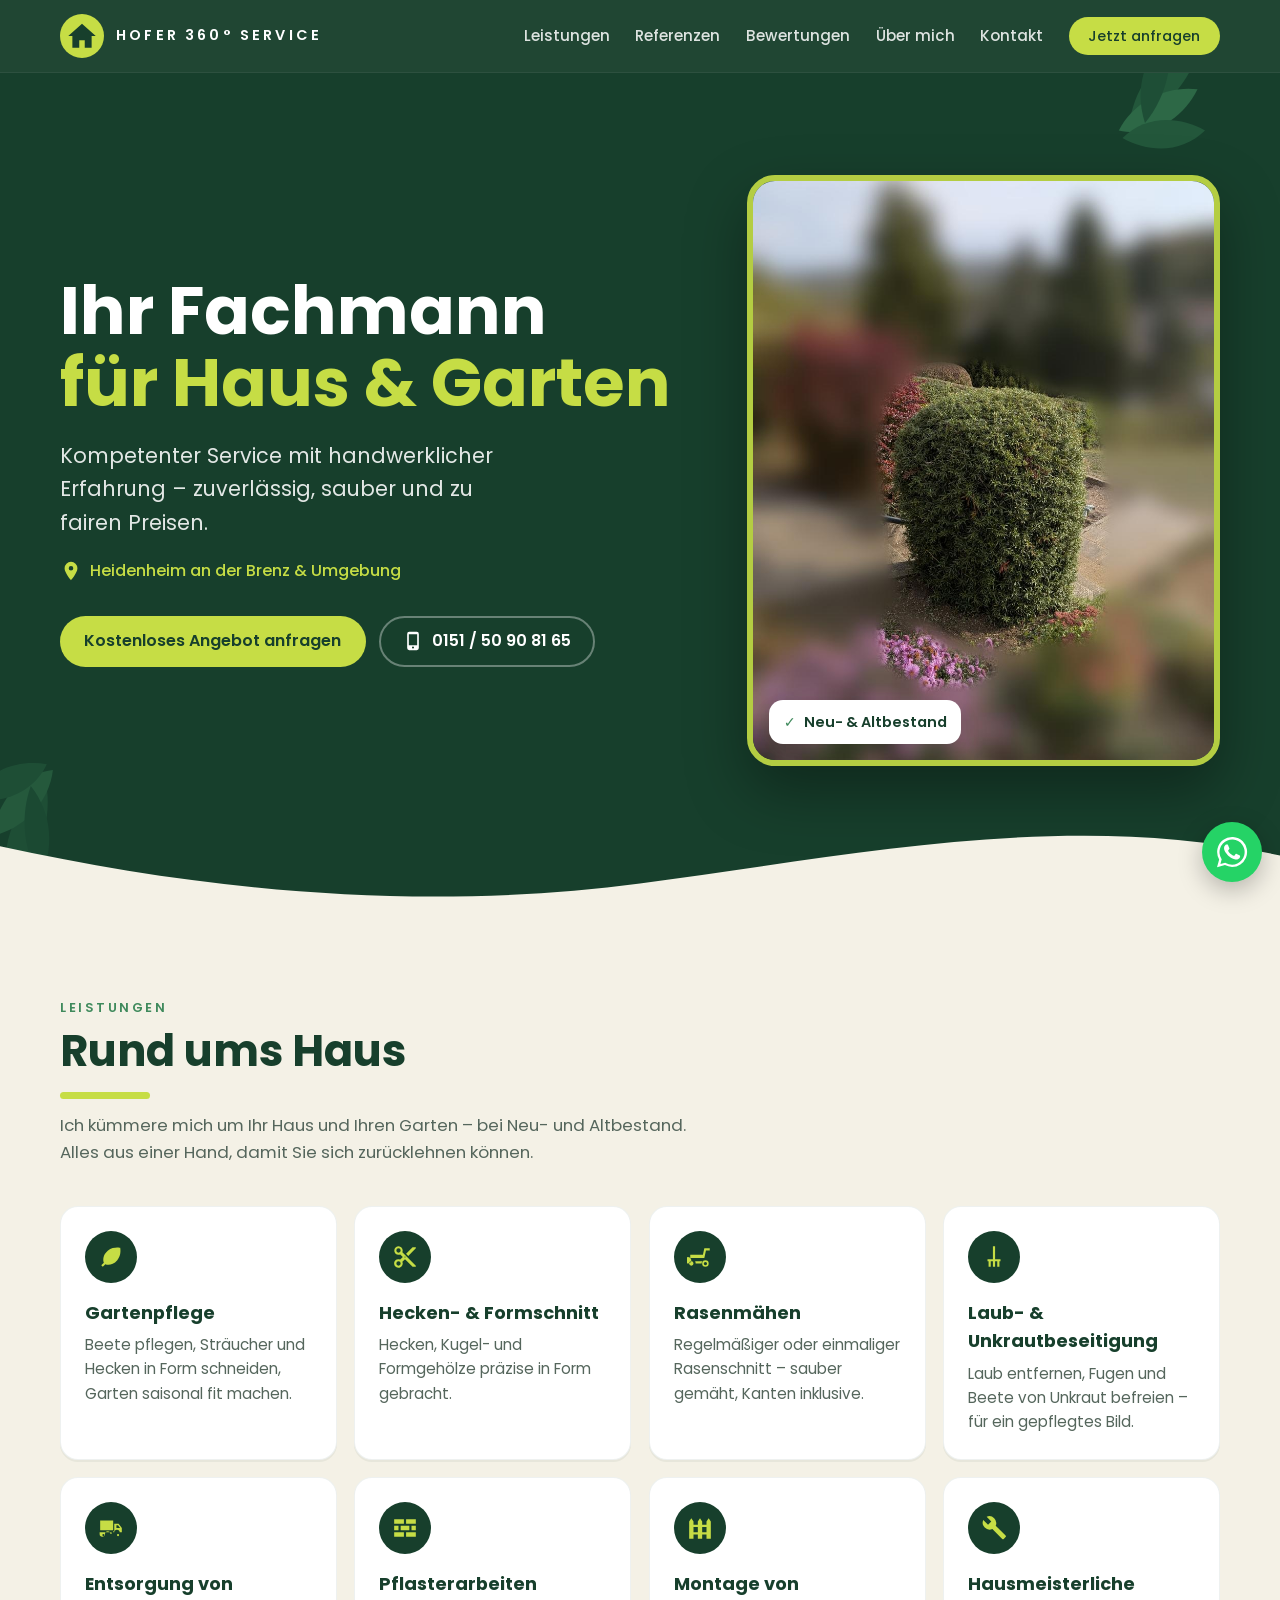
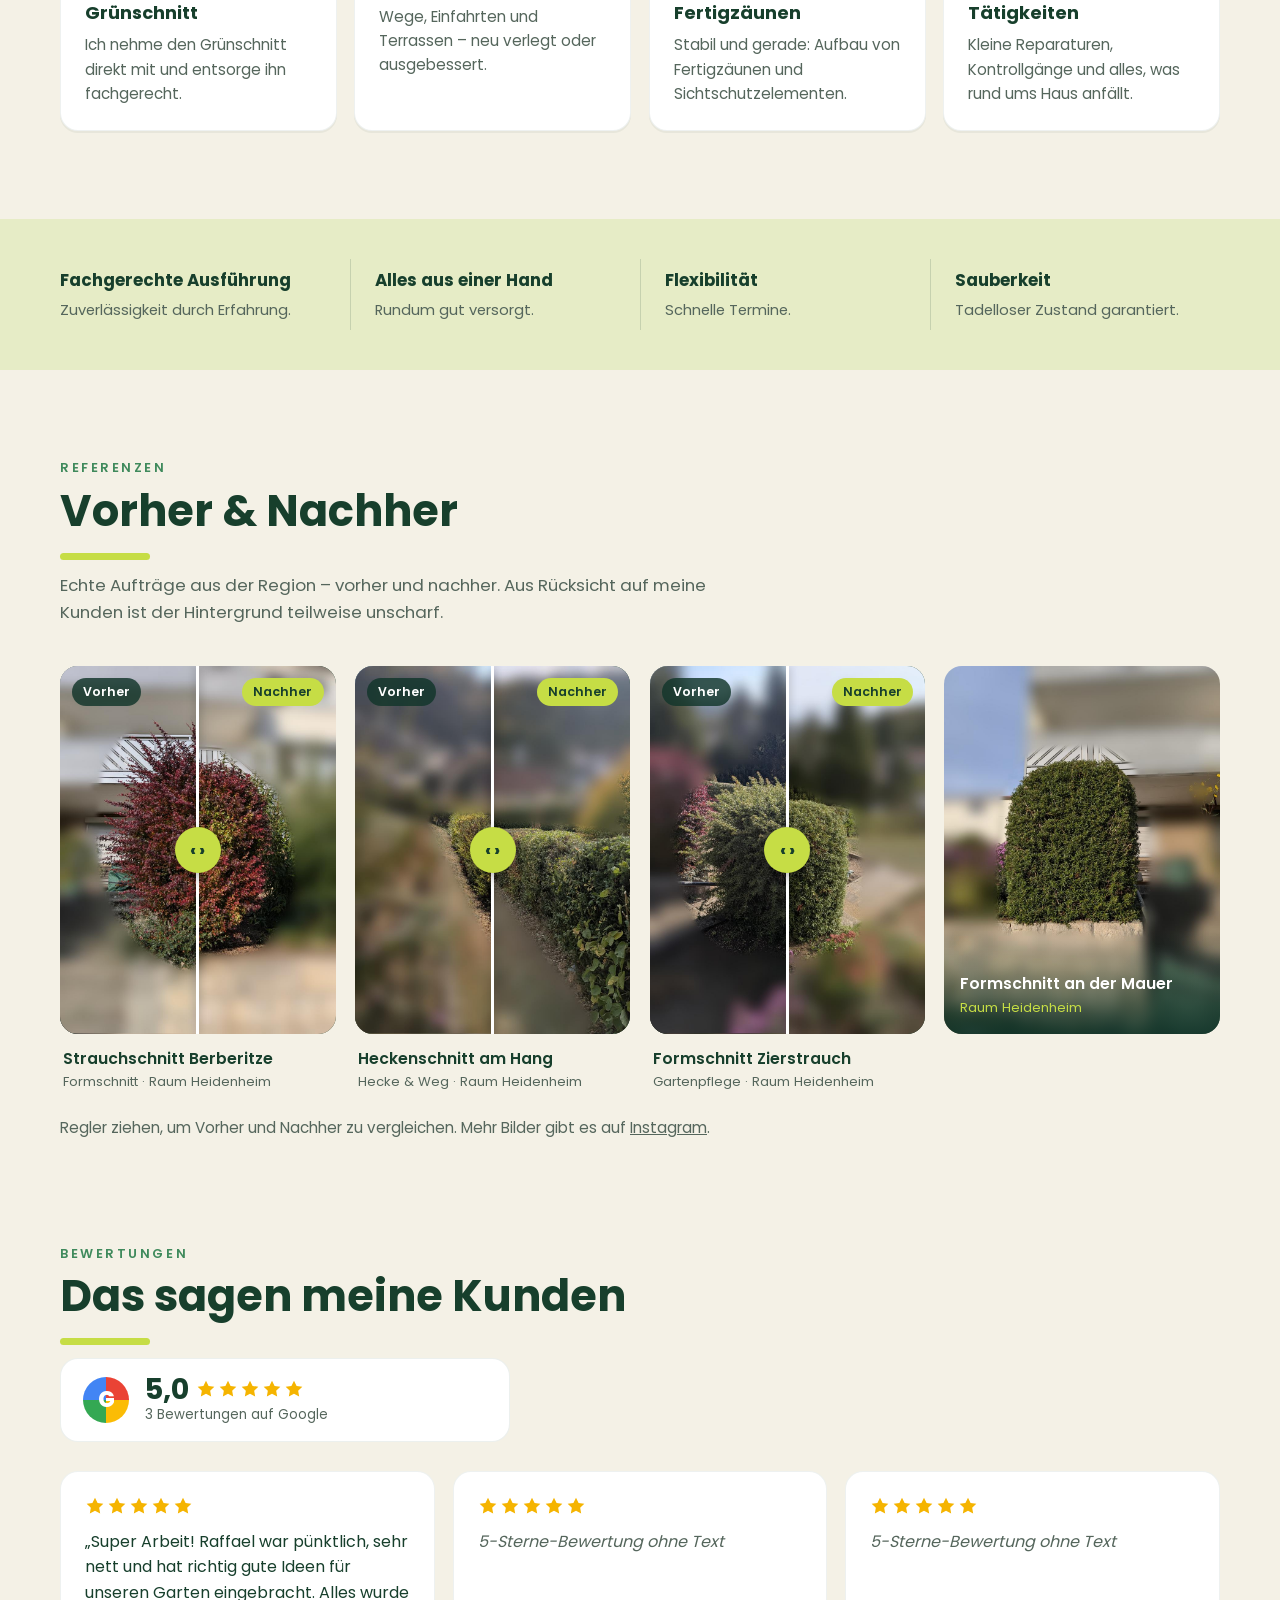
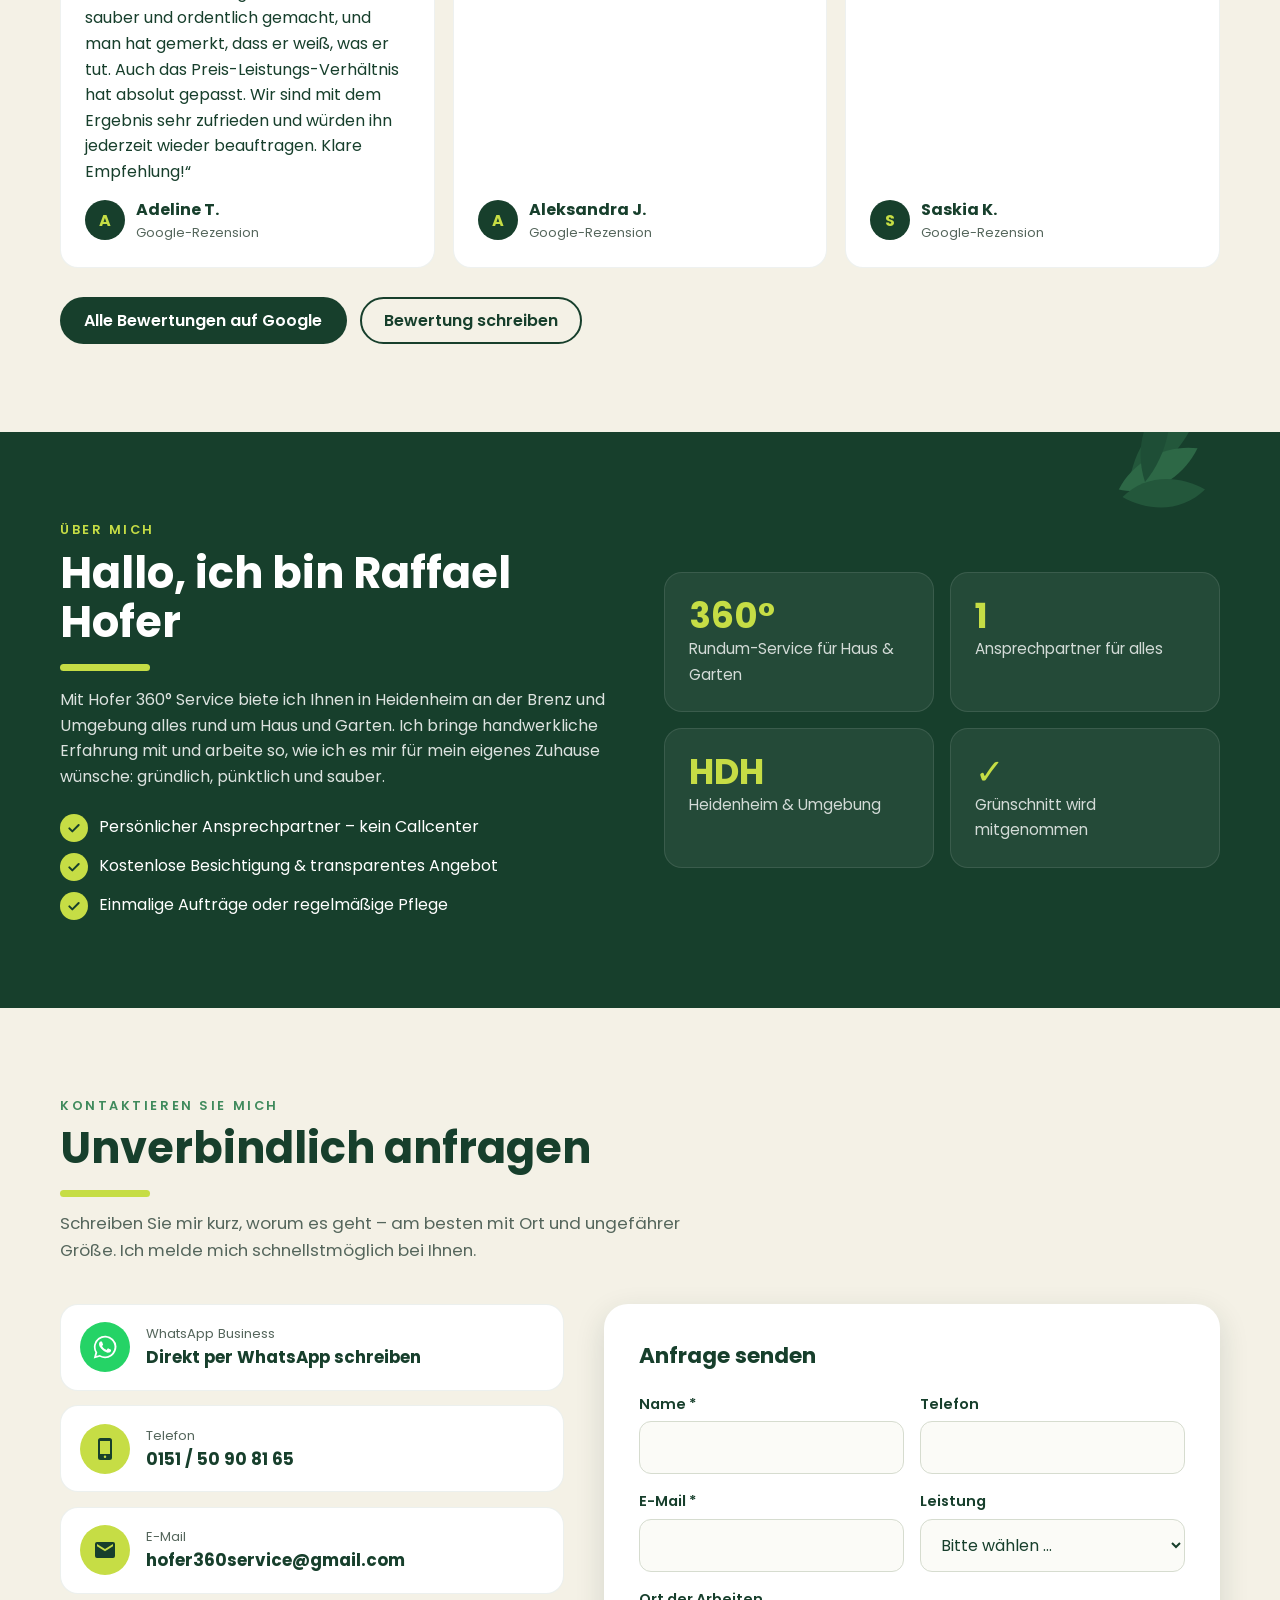
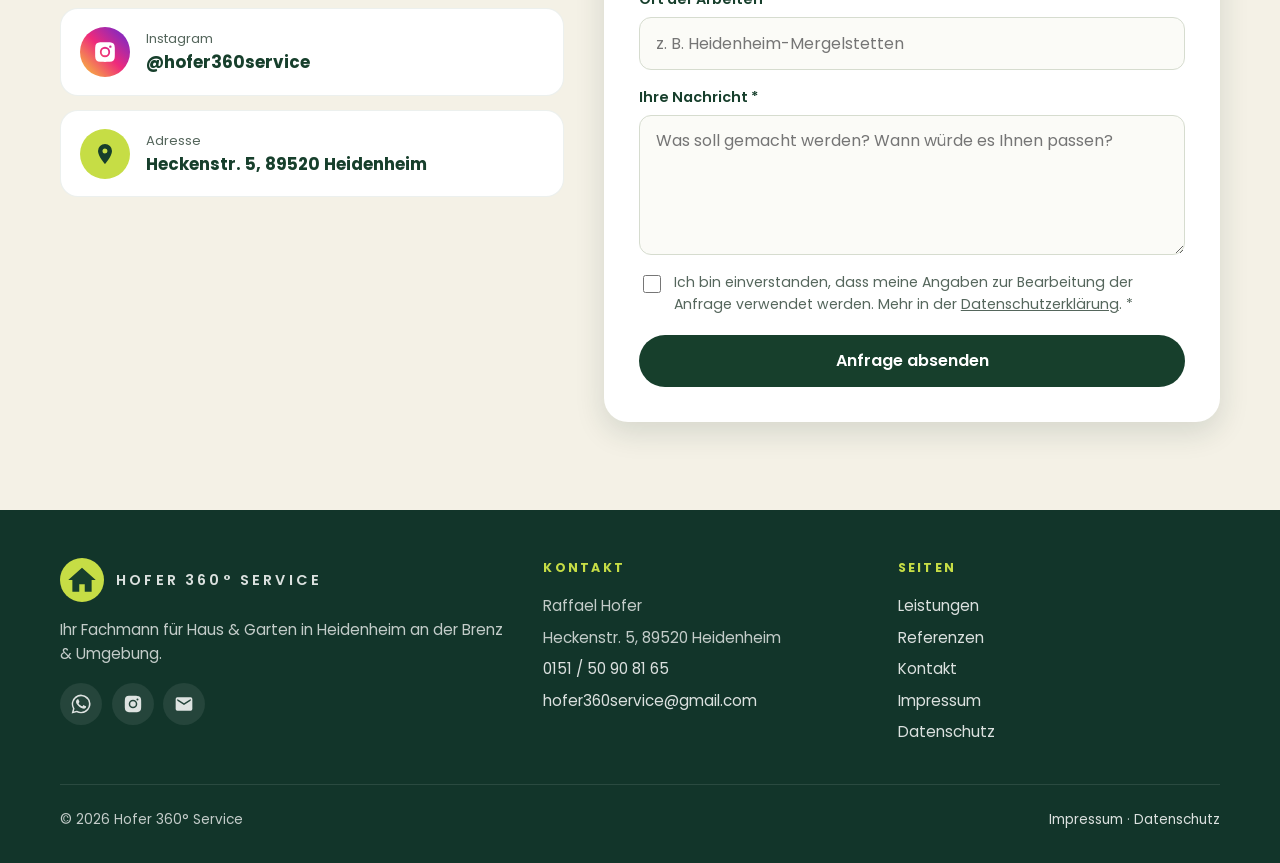
==== commit 591b12e9: "Reihenfolge der Leistungen angepasst Co-Authored-By: Claude Opus 5.5 <noreply@anthropic.com> Claude-" ====
--- a/index.html
+++ b/index.html
@@ -121,14 +121,29 @@
 
         <div class="services-grid">
           <article class="service">
+            <div class="icon"><svg aria-hidden="true"><use href="#i-leaf"/></svg></div>
+            <h3>Gartenpflege</h3>
+            <p>Beete pflegen, Sträucher und Hecken in Form schneiden, Garten saisonal fit machen.</p>
+          </article>
+          <article class="service">
+            <div class="icon"><svg aria-hidden="true"><use href="#i-scissors"/></svg></div>
+            <h3>Hecken- &amp; Formschnitt</h3>
+            <p>Hecken, Kugel- und Formgehölze präzise in Form gebracht.</p>
+          </article>
+          <article class="service">
             <div class="icon"><svg aria-hidden="true"><use href="#i-mower"/></svg></div>
             <h3>Rasenmähen</h3>
             <p>Regelmäßiger oder einmaliger Rasenschnitt – sauber gemäht, Kanten inklusive.</p>
           </article>
           <article class="service">
-            <div class="icon"><svg aria-hidden="true"><use href="#i-leaf"/></svg></div>
-            <h3>Gartenpflege</h3>
-            <p>Beete pflegen, Sträucher und Hecken in Form schneiden, Garten saisonal fit machen.</p>
+            <div class="icon"><svg aria-hidden="true"><use href="#i-rake"/></svg></div>
+            <h3>Laub- &amp; Unkrautbeseitigung</h3>
+            <p>Laub entfernen, Fugen und Beete von Unkraut befreien – für ein gepflegtes Bild.</p>
+          </article>
+          <article class="service">
+            <div class="icon"><svg aria-hidden="true"><use href="#i-truck"/></svg></div>
+            <h3>Entsorgung von Grünschnitt</h3>
+            <p>Ich nehme den Grünschnitt direkt mit und entsorge ihn fachgerecht.</p>
           </article>
           <article class="service">
             <div class="icon"><svg aria-hidden="true"><use href="#i-brick"/></svg></div>
@@ -136,16 +151,6 @@
             <p>Wege, Einfahrten und Terrassen – neu verlegt oder ausgebessert.</p>
           </article>
           <article class="service">
-            <div class="icon"><svg aria-hidden="true"><use href="#i-rake"/></svg></div>
-            <h3>Laub- &amp; Unkrautbeseitigung</h3>
-            <p>Laub entfernen, Fugen und Beete von Unkraut befreien – für ein gepflegtes Bild.</p>
-          </article>
-          <article class="service">
-            <div class="icon"><svg aria-hidden="true"><use href="#i-truck"/></svg></div>
-            <h3>Entsorgung von Grünschnitt</h3>
-            <p>Ich nehme den Grünschnitt direkt mit und entsorge ihn fachgerecht.</p>
-          </article>
-          <article class="service">
             <div class="icon"><svg aria-hidden="true"><use href="#i-fence"/></svg></div>
             <h3>Montage von Fertigzäunen</h3>
             <p>Stabil und gerade: Aufbau von Fertigzäunen und Sichtschutzelementen.</p>
@@ -154,11 +159,6 @@
             <div class="icon"><svg aria-hidden="true"><use href="#i-tool"/></svg></div>
             <h3>Hausmeisterliche Tätigkeiten</h3>
             <p>Kleine Reparaturen, Kontrollgänge und alles, was rund ums Haus anfällt.</p>
-          </article>
-          <article class="service">
-            <div class="icon"><svg aria-hidden="true"><use href="#i-scissors"/></svg></div>
-            <h3>Hecken- &amp; Formschnitt</h3>
-            <p>Hecken, Kugel- und Formgehölze präzise in Form gebracht.</p>
           </article>
         </div>
       </div>
@@ -337,12 +337,12 @@
                 <label for="service">Leistung</label>
                 <select id="service" name="Leistung">
                   <option>Bitte wählen …</option>
-                  <option>Rasenmähen</option>
                   <option>Gartenpflege</option>
                   <option>Hecken- &amp; Formschnitt</option>
-                  <option>Pflasterarbeiten</option>
+                  <option>Rasenmähen</option>
                   <option>Laub- &amp; Unkrautbeseitigung</option>
                   <option>Entsorgung von Grünschnitt</option>
+                  <option>Pflasterarbeiten</option>
                   <option>Montage von Fertigzäunen</option>
                   <option>Hausmeisterliche Tätigkeiten</option>
                   <option>Sonstiges</option>
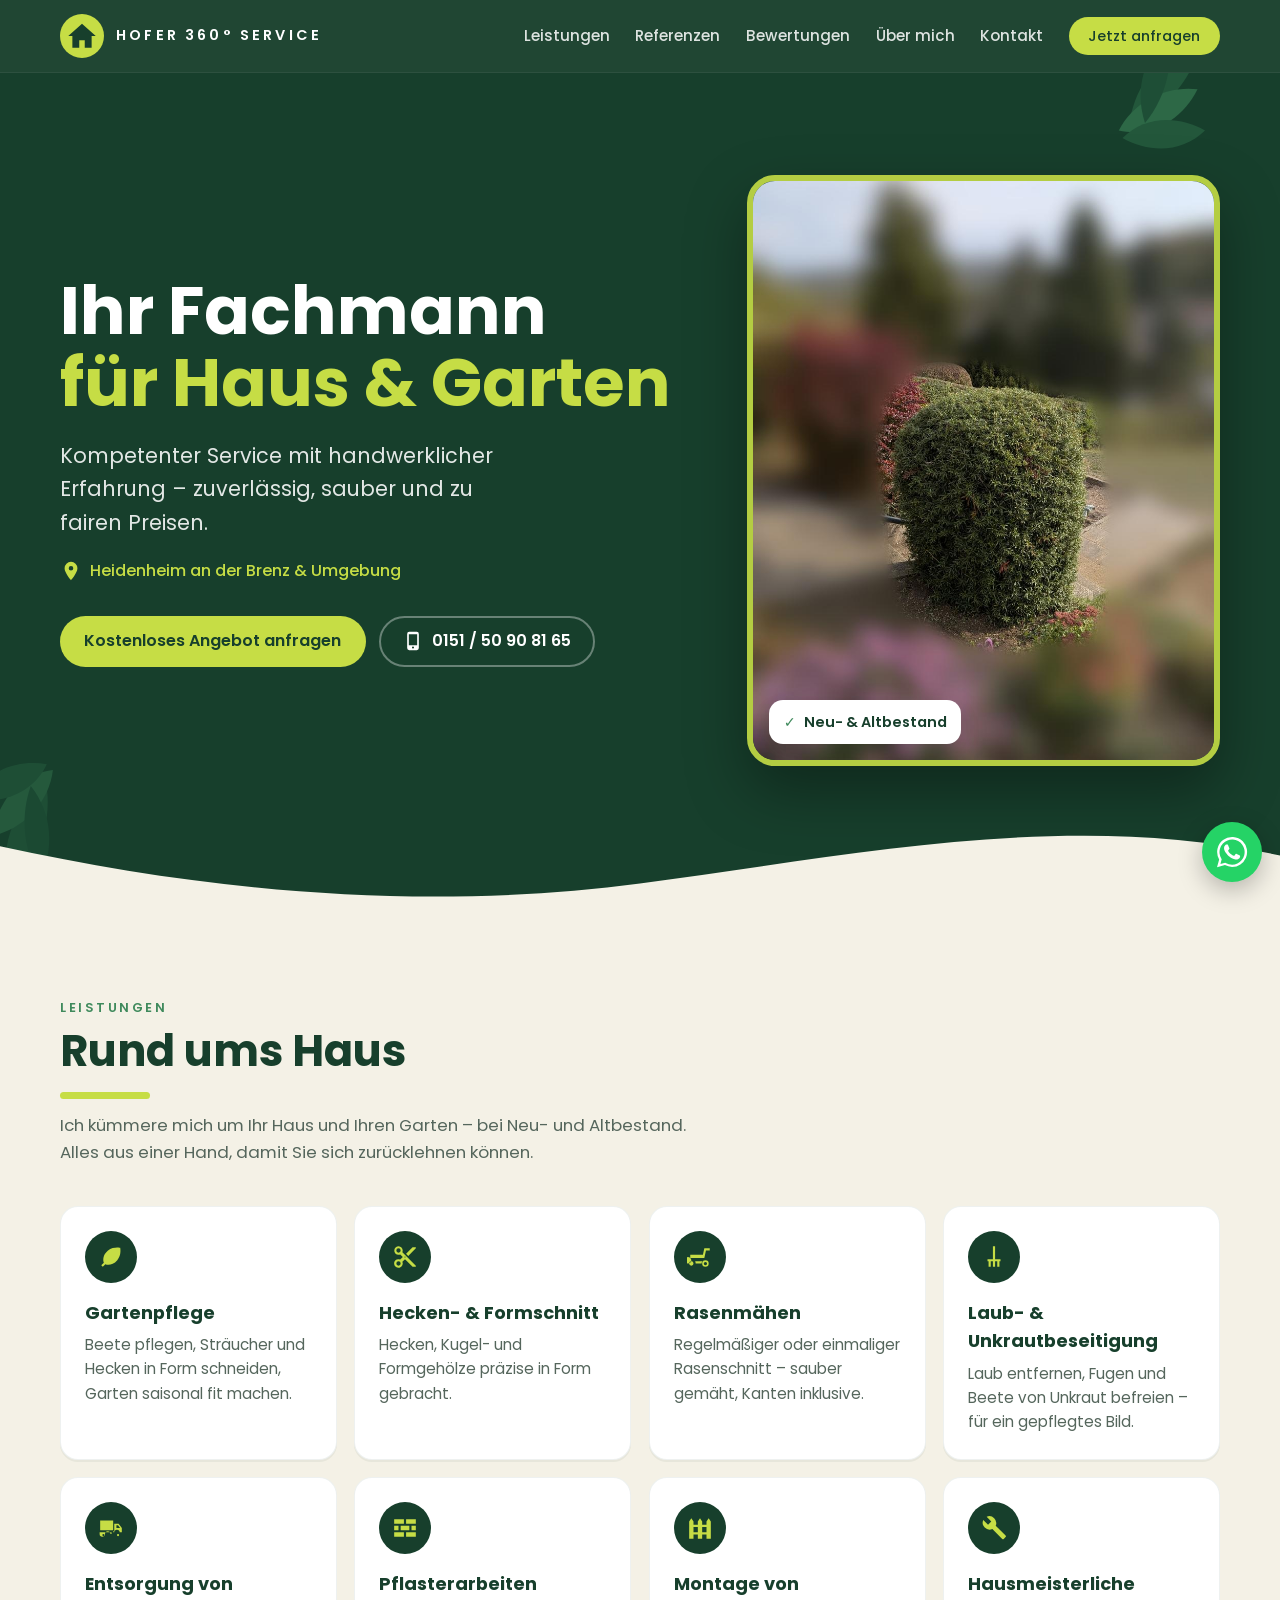
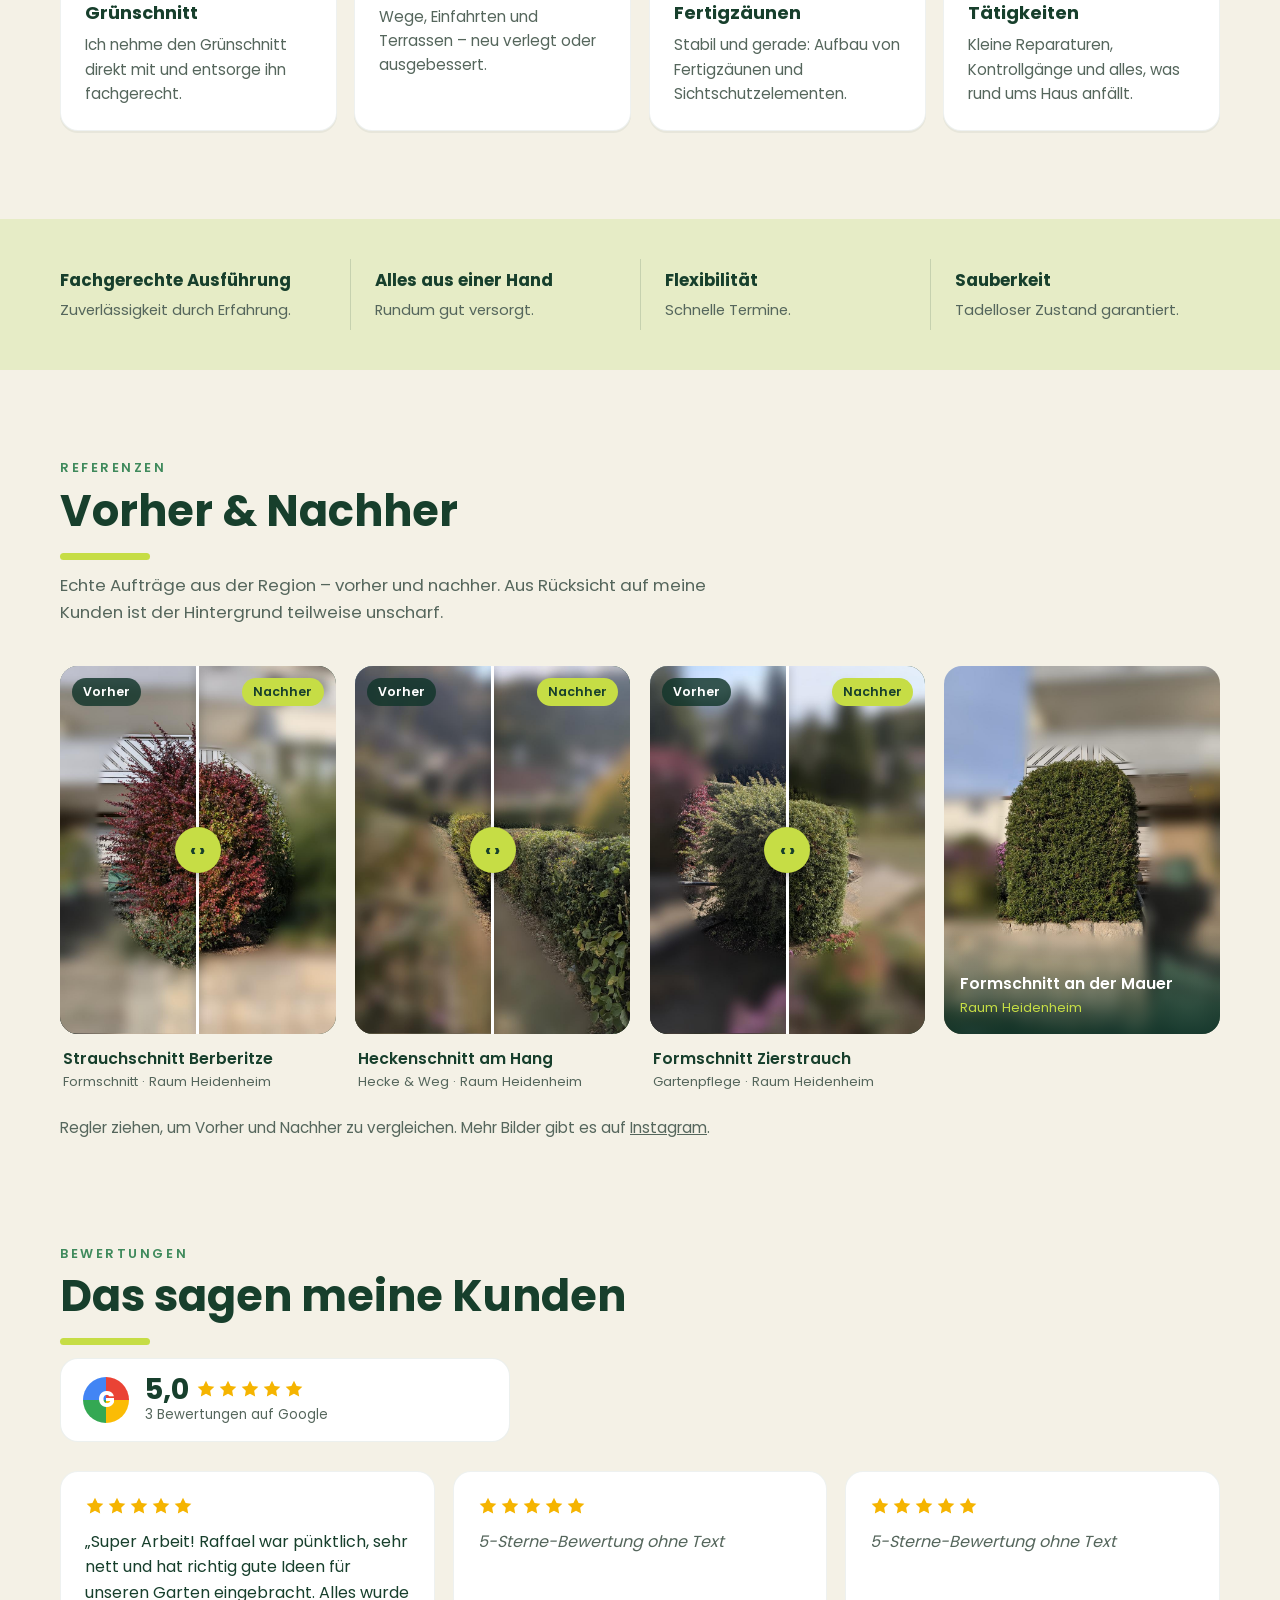
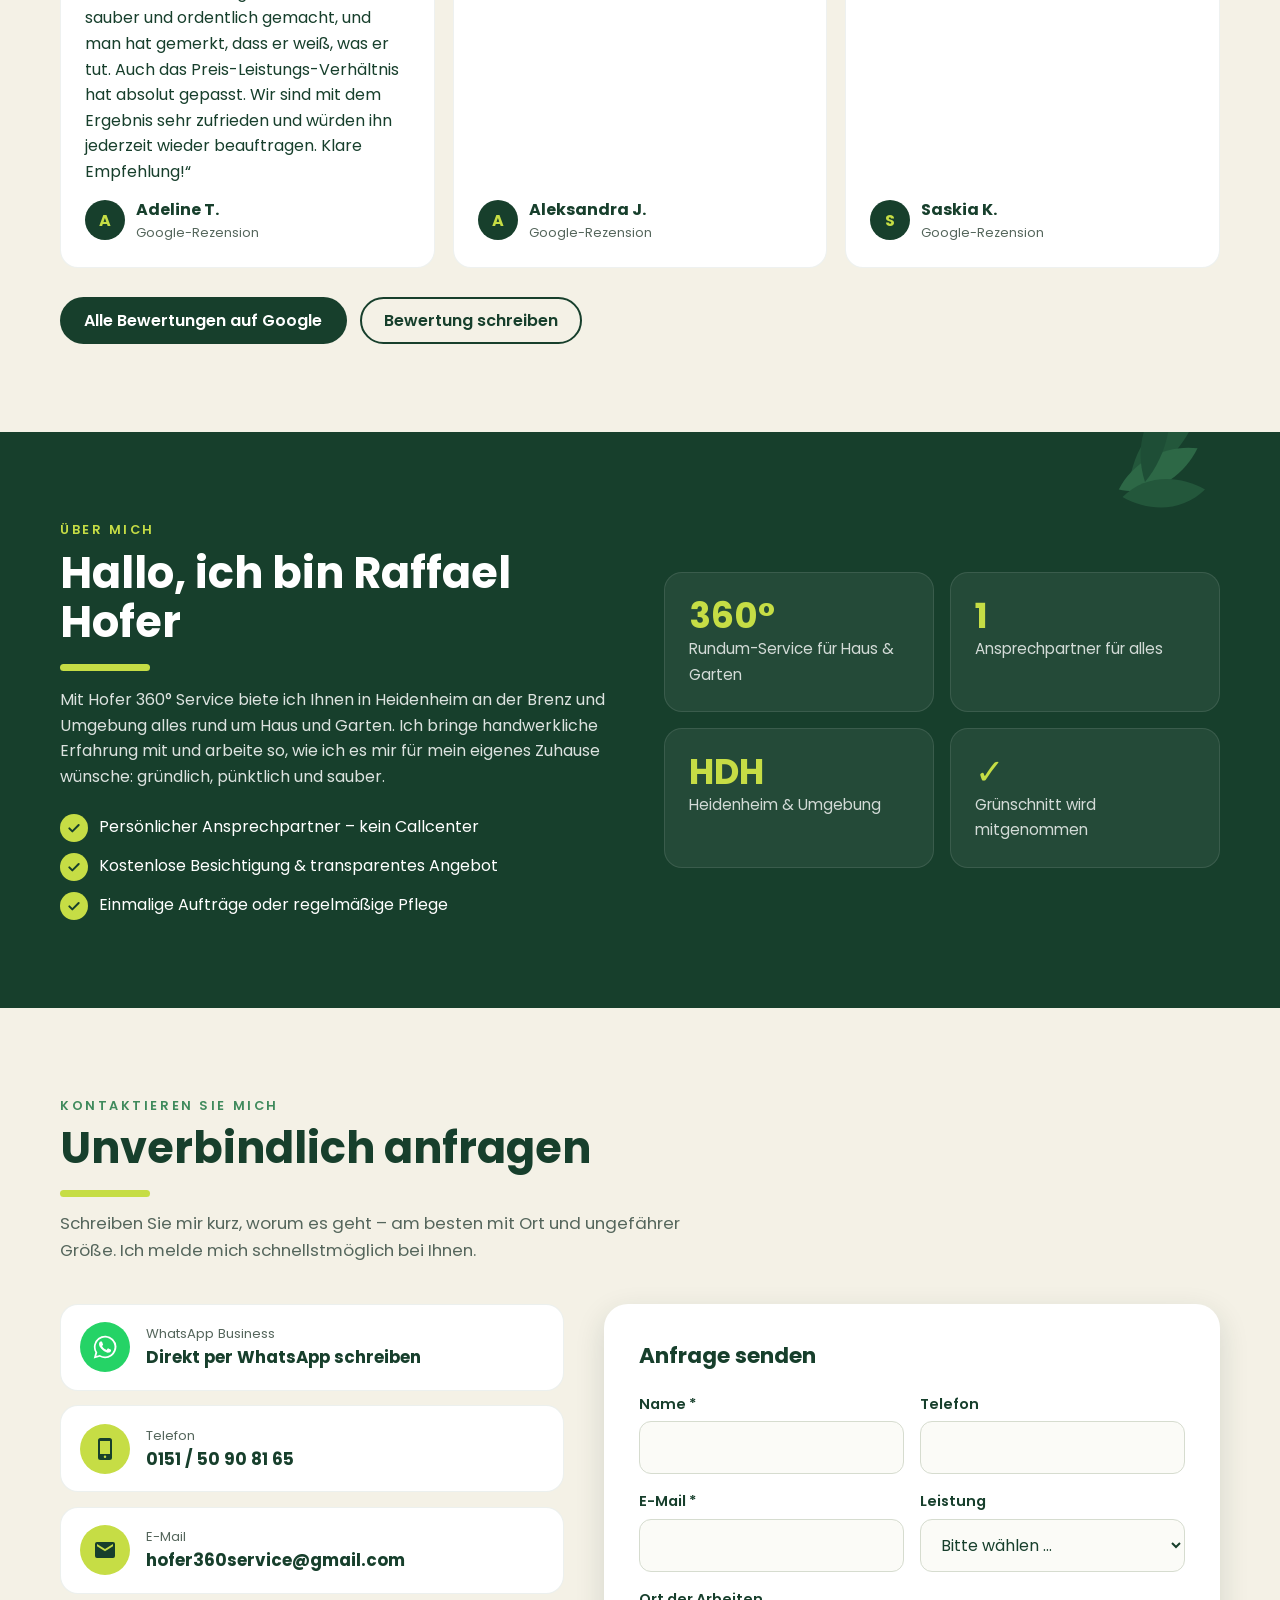
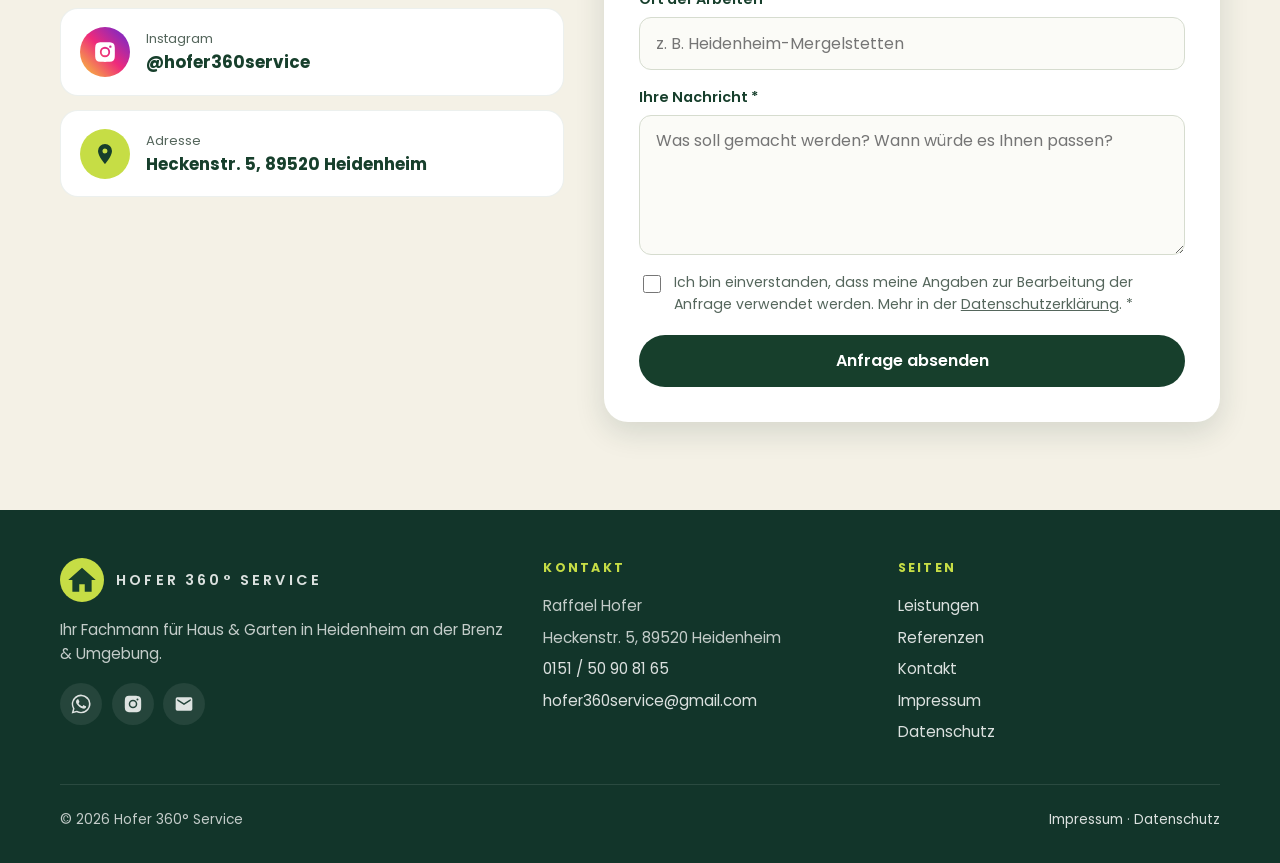
==== commit c06ca43c: "Links auf neue Adresse hoferraffael66-dev.github.io umgestellt Co-Authored-By: Claude Opus 5.5 <nore" ====
--- a/index.html
+++ b/index.html
@@ -8,15 +8,15 @@
   <meta name="keywords" content="Gartenpflege Heidenheim, Hausmeisterservice Heidenheim, Heckenschnitt, Rasenmähen, Pflasterarbeiten, Zaunmontage, Grünschnitt Entsorgung, Gartenarbeit Heidenheim an der Brenz">
   <meta name="author" content="Raffael Hofer">
   <meta name="theme-color" content="#173f2c">
-  <link rel="canonical" href="https://hoferraffael66-dev.github.io/Nebengewerbe/">
+  <link rel="canonical" href="https://hoferraffael66-dev.github.io/">
 
   <!-- Vorschau beim Teilen (WhatsApp, Facebook, …) -->
   <meta property="og:type" content="website">
   <meta property="og:locale" content="de_DE">
   <meta property="og:title" content="Hofer 360° Service – Ihr Fachmann für Haus &amp; Garten">
   <meta property="og:description" content="Gartenpflege, Heckenschnitt, Pflasterarbeiten &amp; Hausmeisterdienste in Heidenheim an der Brenz &amp; Umgebung.">
-  <meta property="og:image" content="https://hoferraffael66-dev.github.io/Nebengewerbe/assets/img/og-image.jpg">
-  <meta property="og:url" content="https://hoferraffael66-dev.github.io/Nebengewerbe/">
+  <meta property="og:image" content="https://hoferraffael66-dev.github.io/assets/img/og-image.jpg">
+  <meta property="og:url" content="https://hoferraffael66-dev.github.io/">
 
   <link rel="icon" href="assets/img/logo.svg" type="image/svg+xml">
   <link rel="preload" href="assets/fonts/poppins-latin-700-normal.woff2" as="font" type="font/woff2" crossorigin>
@@ -29,9 +29,9 @@
     "@type": "HomeAndConstructionBusiness",
     "name": "Hofer 360° Service",
     "description": "Gartenpflege, Heckenschnitt, Rasenmähen, Pflasterarbeiten, Zaunmontage und Hausmeisterdienste in Heidenheim an der Brenz und Umgebung.",
-    "url": "https://hoferraffael66-dev.github.io/Nebengewerbe/",
-    "logo": "https://hoferraffael66-dev.github.io/Nebengewerbe/assets/img/logo.svg",
-    "image": "https://hoferraffael66-dev.github.io/Nebengewerbe/assets/img/og-image.jpg",
+    "url": "https://hoferraffael66-dev.github.io/",
+    "logo": "https://hoferraffael66-dev.github.io/assets/img/logo.svg",
+    "image": "https://hoferraffael66-dev.github.io/assets/img/og-image.jpg",
     "telephone": "+49 151 50908165",
     "email": "hofer360service@gmail.com",
     "founder": "Raffael Hofer",
@@ -315,7 +315,7 @@
             <input type="hidden" name="_subject" value="Neue Anfrage über die Website – Hofer 360° Service">
             <input type="hidden" name="_template" value="table">
             <input type="hidden" name="_captcha" value="false">
-            <input type="hidden" name="_next" value="https://hoferraffael66-dev.github.io/Nebengewerbe/danke.html">
+            <input type="hidden" name="_next" value="https://hoferraffael66-dev.github.io/danke.html">
             <input class="hp" type="text" name="_honey" tabindex="-1" autocomplete="off" aria-hidden="true">
 
             <div class="form-row">
